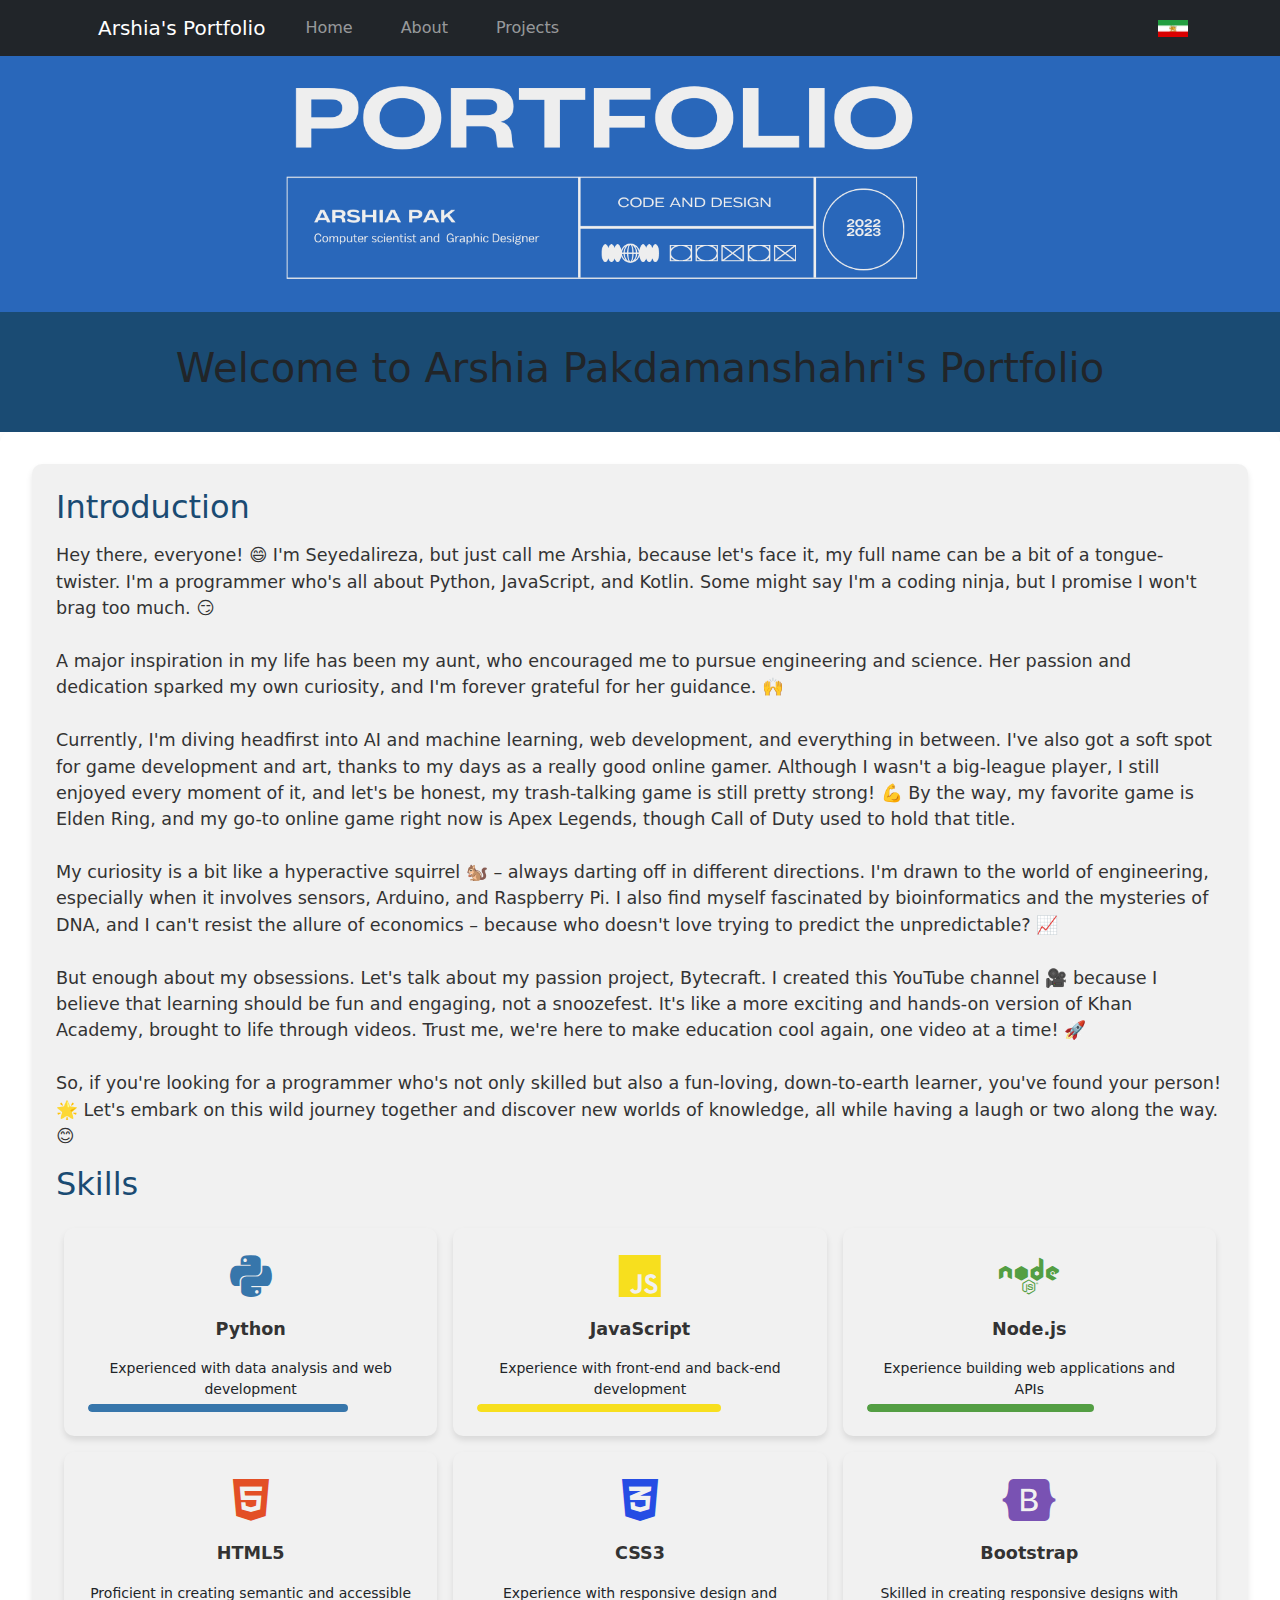
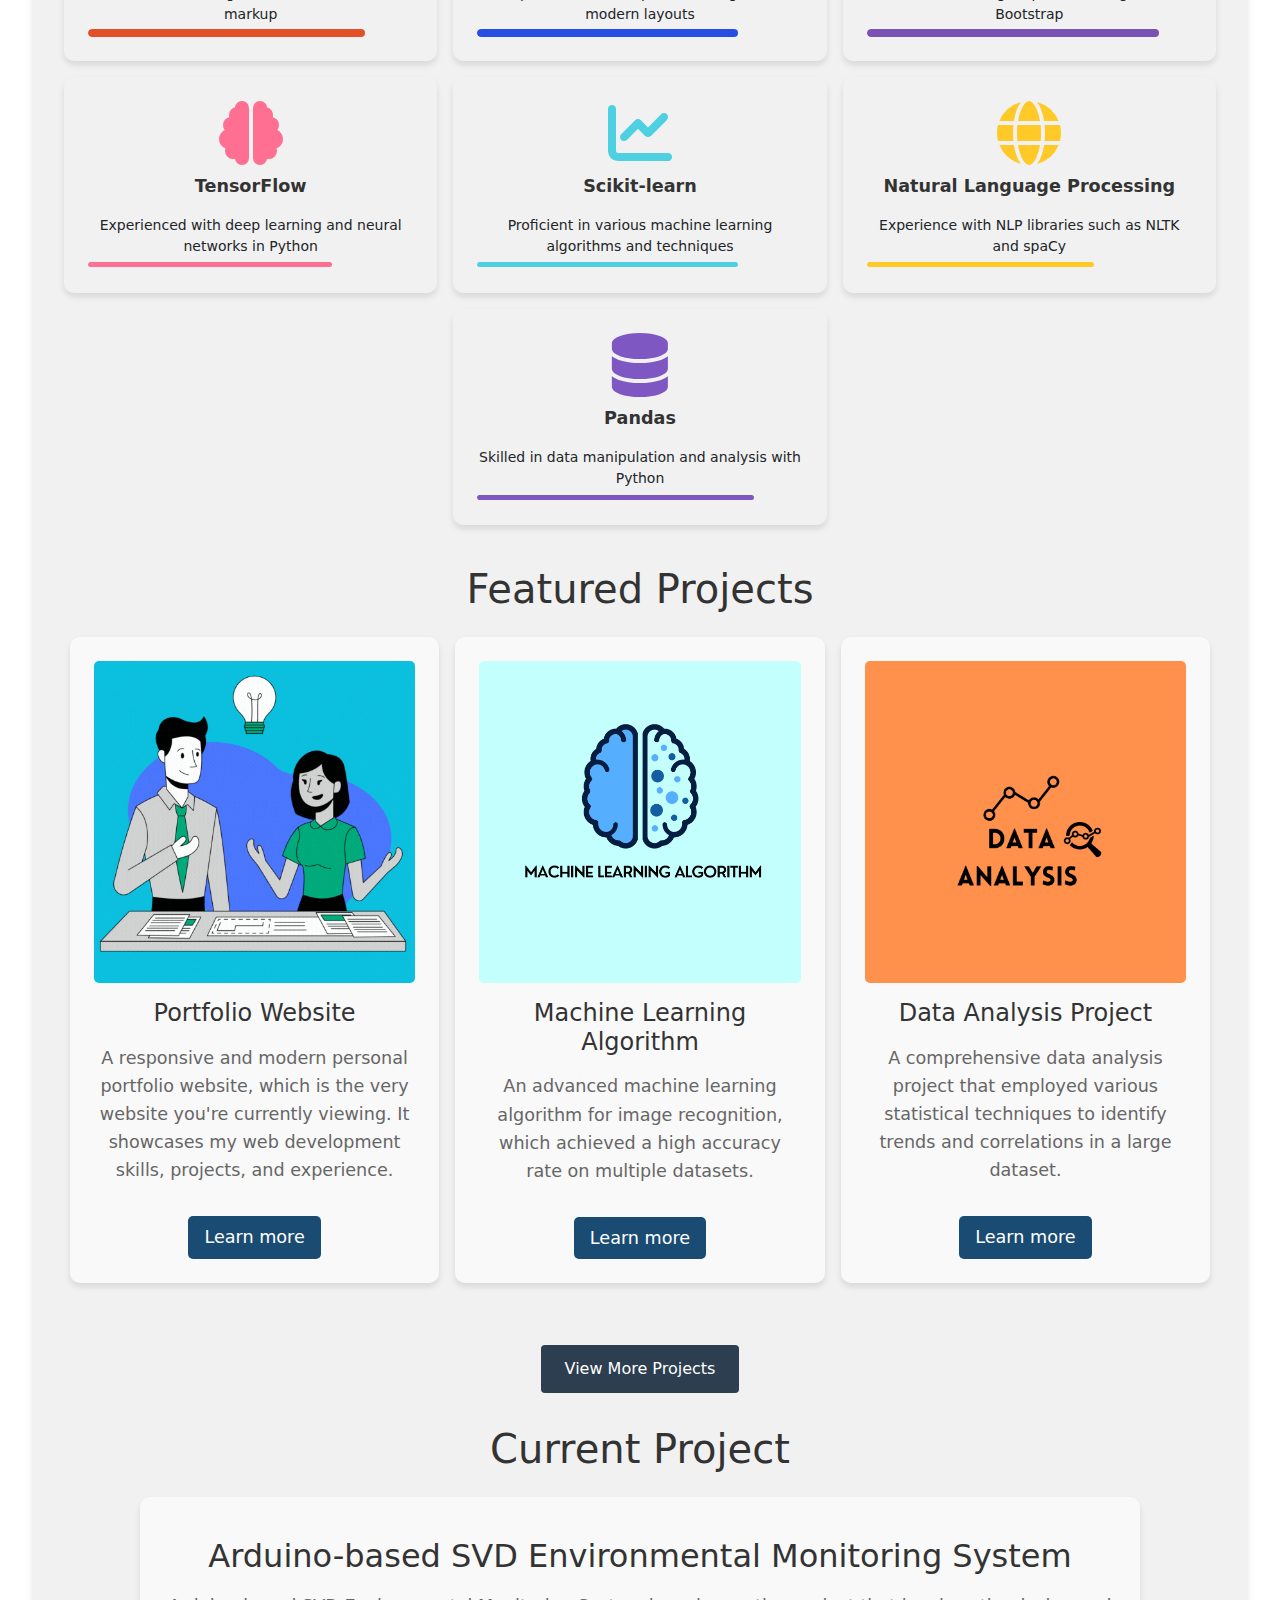
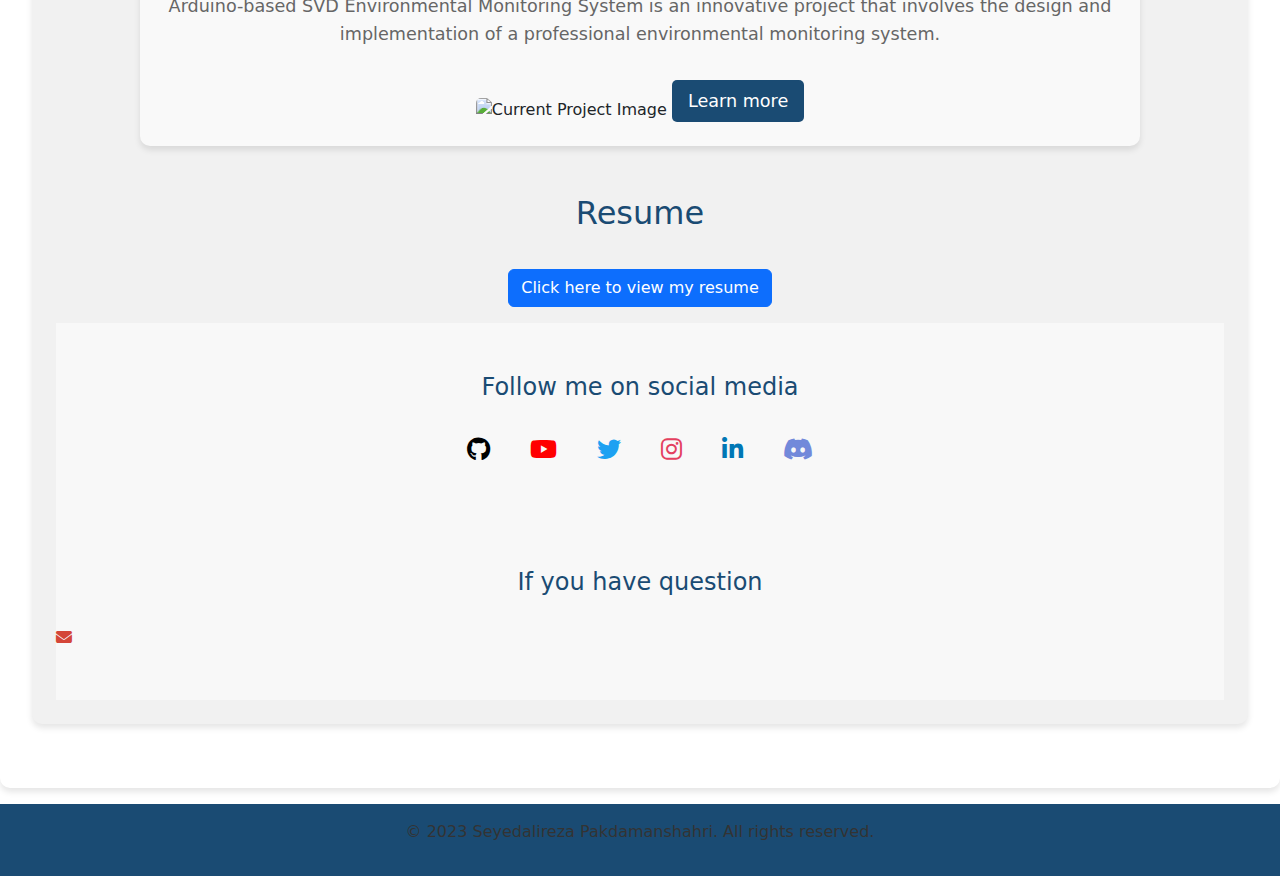
==== index.html @ 6b57c370 "Update index.html" ====
<!DOCTYPE html>
<html lang="en">
<head>
    
    <meta charset="UTF-8">
    <meta name="viewport" content="width=device-width, initial-scale=1.0">
    <title>Arshia Pakdamanshahri's Portfolio</title>
    <link rel="stylesheet" href="css/main.css">

    <script src="https://kit.fontawesome.com/your-fontawesome-kit-code.js" crossorigin="anonymous"></script>

    <link rel="icon" type="image/png" sizes="40x40" href="favicon-40x40.png">


    <link rel="stylesheet" href="https://cdnjs.cloudflare.com/ajax/libs/font-awesome/6.1.0/css/all.min.css">

    <script src="https://code.jquery.com/jquery-3.6.0.min.js"></script>


    <link href="https://cdn.jsdelivr.net/npm/bootstrap@5.1.3/dist/css/bootstrap.min.css" rel="stylesheet">

    <script src="https://cdn.jsdelivr.net/npm/bootstrap@5.1.3/dist/js/bootstrap.bundle.min.js"></script>

    <link href="https://fonts.googleapis.com/css2?family=Roboto:wght@300;400;500;700&display=swap" rel="stylesheet">

  
    <link rel="stylesheet" href="https://cdnjs.cloudflare.com/ajax/libs/font-awesome/6.0.0-beta3/css/all.min.css" integrity="sha384-KyZXEAg3QhqLMpG8r+Knujsl5/a7F0Ld4O06C9+U6fIW0zvH/fsWazweUjpDbJf5" crossorigin="anonymous">

    <script defer src="js/main.js"></script>
</head>
<body>
    
    <nav class="navbar navbar-expand-lg navbar-dark bg-dark">
        <div class="container">
            <a class="navbar-brand" href="#">Arshia's Portfolio</a>
            <button class="navbar-toggler" type="button" data-bs-toggle="collapse" data-bs-target="#navbarNav" aria-controls="navbarNav" aria-expanded="false" aria-label="Toggle navigation">
                <span class="navbar-toggler-icon"></span>
            </button>
            <div class="collapse navbar-collapse" id="navbarNav">
                <ul class="navbar-nav me-auto mb-2 mb-lg-0">
                    <li class="nav-item">
                        <a class="nav-link" href="index.html">Home</a>
                    </li>
                    <li class="nav-item">
                        <a class="nav-link" href="about.html">About</a>
                    </li>
                    <li class="nav-item">
                        <a class="nav-link" href="project.html">Projects</a>
                    </li>
                </ul>
                <ul class="navbar-nav ms-auto mb-2 mb-lg-0">
                    <li class="nav-item">
                        <img src="iran-flag.png" alt="Iranian Flag"  class="flag">
                    </li>
                </ul>
            </div>
        </div>
    </nav>
    


    <div class="header-image">
        <img src="css/cover-image.png" alt="Header Image">
    </div>
    <header>
        <h1>Welcome to Arshia Pakdamanshahri's Portfolio</h1>
    </header>
    <main>
        <section id="introduction">
            <h2>Introduction</h2>
            <p>
                Hey there, everyone! 😄 I'm Seyedalireza, but just call me Arshia, because let's face it, my full name can be a bit of a tongue-twister. I'm a programmer who's all about Python, JavaScript, and Kotlin. Some might say I'm a coding ninja, but I promise I won't brag too much. 😏<br><br>
        
                A major inspiration in my life has been my aunt, who encouraged me to pursue engineering and science. Her passion and dedication sparked my own curiosity, and I'm forever grateful for her guidance. 🙌<br><br>
        
                Currently, I'm diving headfirst into AI and machine learning, web development, and everything in between. I've also got a soft spot for game development and art, thanks to my days as a really good online gamer. Although I wasn't a big-league player, I still enjoyed every moment of it, and let's be honest, my trash-talking game is still pretty strong! 💪 By the way, my favorite game is Elden Ring, and my go-to online game right now is Apex Legends, though Call of Duty used to hold that title.<br><br>
        
                My curiosity is a bit like a hyperactive squirrel 🐿️ – always darting off in different directions. I'm drawn to the world of engineering, especially when it involves sensors, Arduino, and Raspberry Pi. I also find myself fascinated by bioinformatics and the mysteries of DNA, and I can't resist the allure of economics – because who doesn't love trying to predict the unpredictable? 📈<br><br>
        
                But enough about my obsessions. Let's talk about my passion project, Bytecraft. I created this YouTube channel 🎥 because I believe that learning should be fun and engaging, not a snoozefest. It's like a more exciting and hands-on version of Khan Academy, brought to life through videos. Trust me, we're here to make education cool again, one video at a time! 🚀<br><br>
        
                So, if you're looking for a programmer who's not only skilled but also a fun-loving, down-to-earth learner, you've found your person! 🌟 Let's embark on this wild journey together and discover new worlds of knowledge, all while having a laugh or two along the way. 😊
            </p>
            <section id="skills">
                <h2>Skills</h2>
                <div class="skills-container">
                    <div class="skill">
                        <i class="fab fa-python"></i>
                        <p>Python</p>
                        <span>Experienced with data analysis and web development</span>
                        <div class="progress-bar">
                            <div class="progress python" style="width: 80%;"></div>
                        </div>
                    </div>
                    <div class="skill">
                        <i class="fab fa-js"></i>
                        <p>JavaScript</p>
                        <span>Experience with front-end and back-end development</span>
                        <div class="progress-bar">
                            <div class="progress javascript" style="width: 75%;"></div>
                        </div>
                    </div>
                    <div class="skill">
                        <i class="fab fa-node"></i>
                        <p>Node.js</p>
                        <span>Experience building web applications and APIs</span>
                        <div class="progress-bar">
                            <div class="progress node" style="width: 70%;"></div>
                        </div>
                    </div>
                    <div class="skill">
                        <i class="fab fa-html5"></i>
                        <p>HTML5</p>
                        <span>Proficient in creating semantic and accessible markup</span>
                        <div class="progress-bar">
                            <div class="progress html5" style="width: 85%;"></div>
                        </div>
                    </div>
                    <div class="skill">
                        <i class="fab fa-css3-alt"></i>
                        <p>CSS3</p>
                        <span>Experience with responsive design and modern layouts</span>
                        <div class="progress-bar">
                            <div class="progress css3" style="width: 80%;"></div>
                        </div>
                    </div>
                    <div class="skill">
                        <i class="fab fa-bootstrap"></i>
                        <p>Bootstrap</p>
                        <span>Skilled in creating responsive designs with Bootstrap</span>
                        <div class="progress-bar">
                            <div class="progress bootstrap" style="width: 90%;"></div>
                        </div>
                    </div>
                    <div class="skill">
                        <i class="fas fa-brain"></i>
                        <p>TensorFlow</p>
                        <span>Experienced with deep learning and neural networks in Python</span>
                        <div class="progress-bar">
                            <div class="progress tensorflow" style="width: 75%;"></div>
                        </div>
                    </div>
                    <div class="skill">
                        <i class="fas fa-chart-line"></i>
                        <p>Scikit-learn</p>
                        <span>Proficient in various machine learning algorithms and techniques</span>
                        <div class="progress-bar">
                            <div class="progress scikit-learn" style="width: 80%;"></div>
                        </div>
                    </div>
                    <div class="skill">
                        <i class="fas fa-globe"></i>
                        <p>Natural Language Processing</p>
                        <span>Experience with NLP libraries such as NLTK and spaCy</span>
                        <div class="progress-bar">
                            <div class="progress nlp" style="width: 70%;"></div>
                        </div>
                    </div>
                    <div class="skill">
                        <i class="fas fa-database"></i>
                        <p>Pandas</p>
                        <span>Skilled in data manipulation and analysis with Python</span>
                        <div class="progress-bar">
                            <div class="progress pandas" style="width: 85%;"></div>
                        </div>
                    </div>
                </div>
            </section>
          
        
            <section id="featured-projects">
                <h2>Featured Projects</h2>
                <div class="projects-grid">
                  <div class="project-card">
                    <img src="image.gif"  alt="Portfolio Website">
                    <h3>Portfolio Website</h3>
                    <p>A responsive and modern personal portfolio website, which is the very website you're currently viewing. It showcases my web development skills, projects, and experience.</p>
                    <a href="project.html">Learn more</a>
                  </div>
                  <div class="project-card">
                    <img src="project-image-2.png" alt="Machine Learning Algorithm">
                    <h3>Machine Learning Algorithm</h3>
                    <p>An advanced machine learning algorithm for image recognition, which achieved a high accuracy rate on multiple datasets.</p>
                    <a href="project.html">Learn more</a>
                  </div>
                  <div class="project-card">
                    <img src="project-image-3.png" alt="Data Analysis Project">
                    <h3>Data Analysis Project</h3>
                    <p>A comprehensive data analysis project that employed various statistical techniques to identify trends and correlations in a large dataset.</p>
                    <a href="project.html">Learn more</a>
                  </div>
                </div>
                <div class="view-more-projects">
                    <a href="project.html" class="view-more-btn">View More Projects</a>
                  </div>
              </section>
              
        <section id="current-project">
            <h2>Current Project</h2>
            <div class="project">
                <!-- Add your current project details here -->
                <h3>Arduino-based SVD Environmental Monitoring System</h3>
                <p>Arduino-based SVD Environmental Monitoring System is an innovative project that involves the design and implementation of a professional environmental monitoring system.</p>
                <img src="image-project.jpeg" alt="Current Project Image">
                <a href="project.html">Learn more</a>
            </div>
        </section>
        
        <section id="resume">
            <h2>Resume</h2>
            <p>
                <button type="button" class="btn btn-primary" data-bs-toggle="modal" data-bs-target="#resumeModal">
                    Click here to view my resume
                </button>
            </p>
        </section>
        <section id="social-media">
            <h2>Follow me on social media</h2>
    <div class="social-icons">
        <a href="https://github.com/seyedalireza-pakdamanshahri"><i class="fab fa-github" style="color: black;"></i></a>
        <a href="https://www.youtube.com/@bytecraftgrp"><i class="fab fa-youtube" style="color: red;"></i></a>
        <a href="https://www.twitter.com/" target="_blank"><i class="fab fa-twitter" style="color: #1DA1F2;"></i></a>
        <a href="https://www.instagram.com/Arshia_paki" target="_blank"><i class="fab fa-instagram" style="color: #E4405F ;"></i></a>
        <a href="https://www.linkedin.com/in/arshia-pakdaman-07886324b/" target="_blank"><i class="fab fa-linkedin-in"  style="color: #0077B5;"></i></a>
        <a href="https://discord.gg/9tEFqBDJ" title="If you want to play some game with me"><i class="fab fa-discord" style="color: #7289DA;"></i></a>
    </div>
            </section>
            <section id="social-media">
            <h2> If you have question</h2>
       <div class="social-iocns">
         <a href="mailto:alirezapakdaman23@gmail.com" title="Contact me via email"><i class="fas fa-envelope" style="color: #D44638;"></i></a>
        </div>

</section>

            </div>
          </section>
    </main>
    <footer>
        <p>© 2023 Seyedalireza Pakdamanshahri. All rights reserved.</p>
    </footer>

    <!-- Resume Modal -->
    <div class="modal fade" id="resumeModal" tabindex="-1" aria-labelledby="resumeModalLabel" aria-hidden="true">
        <div class="modal-dialog">
            <div class="modal-content">
                <div class="modal-header">
                    <h5 class="modal-title" id="resumeModalLabel">Choose a Resume</h5>
                    <button type="button" class="btn-close" data-bs-dismiss="modal" aria-label="Close"></button>
                </div>
                <div class="modal-body">
                    <p>Would you like to view my technical resume or my regular resume?</p>
                </div>
                <div class="modal-footer">
                    <a href="technical_resume.pdf" target="_blank" class="btn-resume-option technical">Technical Resume</a>
                    <a href="Ali_Pakdamanshahri_Resume-2.pdf" target="_blank" class="btn-resume-option regular">Regular Resume</a>
                </div>
                
            </div>
        </div>
    </div>
</body>
</html>
---- css/main.css ----
html, body { 
  height: 100%;
  margin: 0;
  padding: 0;
}
body {
  font-family: Arial, sans-serif;
  line-height: 1.6;
  background-color: #1A4B73;
  min-height: 100%;
}
.social-icons {
    display: flex;
    justify-content: center;
    align-items: center;
    gap: 20px;
    margin-top: 20px;
    font-size: 24px;
}

.social-icons a {
    text-decoration: none;
    transition: transform 0.3s ease;
}

.social-icons a:hover {
    transform: translateY(-5px);
}

.view-more-projects {
  text-align: center;
  margin-top: 2rem;
}
#resume {
text-align: center;
}
.btn-resume {
display: inline-block;
background-color: #2c3e50;
color: #fff;
padding: 12px 24px;
text-decoration: none;
font-size: 16px;
border-radius: 4px;
transition: background-color 0.3s;
cursor: pointer;
}
.btn-resume:hover {
background-color: #34495e;
}
/* Resume modal */
.modal-content {
border-radius: 10px;
}
.modal-header {
border-bottom: 1px solid #dee2e6;
}
.modal-footer {
border-top: 1px solid #dee2e6;
justify-content: center;
}
/* Resume options */
.btn-resume-option {
display: inline-block;
padding: 12px 24px;
text-decoration: none;
font-size: 16px;
border-radius: 4px;
margin: 0 10px;
transition: background-color 0.3s;
}
.btn-resume-option.technical {
background-color: #007bff; 
color: #fff;
}
.btn-resume-option.technical:hover {
background-color: #0069d9; 
}
.btn-resume-option.regular {
background-color: #f1c40f;
color: #222;
}
.btn-resume-option.regular:hover {
background-color: #f39c12;
}
.view-more-btn {
  display: inline-block;
  background-color: #2c3e50;
  color: #fff;
  padding: 12px 24px;
  text-decoration: none;
  font-size: 16px;
  border-radius: 4px;
  transition: background-color 0.3s;
}
.view-more-btn:hover {
  background-color: #34495e;
}
.container {
  max-width: 1200px;
  margin: 0 auto;
  padding: 0 1rem;
}
nav {
  display: flex;
  justify-content: center;
  background-color: #333;
  padding: 1rem 0;
}
@media screen and (max-width: 768px) {
  nav .nav-item:last-child img {
    margin-right: 20px;
    margin-left: 15px;
    width: 30px;
  }
}
.flag {
  margin-left: 20px;
  margin-right: 10px;
  width: 30px;
}
nav a {
  color: white;
  text-decoration: none;
  margin: 0 1rem;
}
nav a:hover {
  text-decoration: underline;
}
header {
  position: relative;
  text-align: center;
  padding: 2rem 0;
  background-color: #1A4B73;
}
.header-image img {
  width: 100%;
  height: 100%;
  object-fit: cover;
}
header img {
  position: absolute;
  top: 0;
  left: 0;
  width: 100%;
  height: auto;
  z-index: -1;
}
h1, h2 {
  margin-bottom: 0.5rem;
  color: #333;
}
p {
  margin-bottom: 1rem;
  color: #333;
}
main {
  background-color: white;
  border-radius: 10px;
  box-shadow: 0 4px 6px rgba(0, 0, 0, 0.1);
  min-height: calc(100% - 151px);
  box-sizing: border-box;
  padding: 2rem;
  margin-bottom: 1rem;
}
.project {
  display: flex;
  flex-direction: column;
  margin-bottom: 1rem;
}
.project img {
  width: 100%;
  height: auto;
  border-radius: 5px;
}
.project h3 {
  margin-top: 1rem;
}
/* Introduction styles */
#introduction {
  background-color: #f1f1f1;
  border-radius: 10px;
  box-shadow: 0 4px 6px rgba(0, 0, 0, 0.1);
  padding: 1.5rem;
  margin-bottom: 2rem;
}
#introduction h2 {
  color: #1A4B73;
  margin-bottom: 1rem;
}
#introduction p {
  color: #333;
  font-size: 1.1rem;
}
/* Footer styles */
footer {
  background-color: #1A4B73;
  color: white;
  text-align: center;
  padding: 1rem 0;
  width: 100%;
}
/* Skills Section */
#skills {
margin-bottom: 2rem;
}
.skills-container {
display: flex;
flex-wrap: wrap;
justify-content: space-around;
}
.skill {
background-color: #f1f1f1;
border-radius: 10px;
box-shadow: 0 4px 6px rgba(0, 0, 0, 0.1);
padding: 1.5rem;
margin: 0.5rem;
text-align: center;
transition: all 0.3s ease;
width: calc(33.33% - 1rem);
}
.skill:hover {
transform: translateY(-10px);
box-shadow: 0 8px 12px rgba(0, 0, 0, 0.2);
}
.skill i {
font-size: 3rem;
color: #1A4B73;
margin-bottom: 1rem;
}
.skill p {
color: #333;
font-weight: bold;
}
@media screen and (max-width: 768px) {
.skill {
  width: calc(50% - 1rem);
}
}
@media screen and (max-width: 480px) {
.skill {
  width: 100%;
}
}
.skill .fa-python {
color: #3776AB;
}
.skill .fa-js {
color: #F7DF1E;
}
.skill .fa-node {
color: #539E43;
}
.skill .fa-html5 {
color: #E34F26;
}
.skill .fa-css3-alt {
color: #264DE4;
}
.skill .fa-bootstrap {
color: #7952B3;
}
.skill span {
display: block;
font-size: 14px;
margin-top: 4px;
}
#featured-projects {
margin-bottom: 2rem;
text-align: center;
}
#featured-projects h2 {
font-size: 2.5rem;
margin-bottom: 1.5rem;
color: #333;
}
.projects-grid {
display: flex;
flex-wrap: wrap;
justify-content: center;
gap: 16px;
}
.project-card {
flex-basis: calc(33% - 16px);
margin-bottom: 16px;
box-sizing: border-box;
}
@media screen and (max-width: 767px) {
.project-card {
  flex-basis: calc(50% - 16px);
}
}
@media screen and (max-width: 480px) {
.project-card {
  flex-basis: 100%;
}
}
#featured-projects .projects-grid {
display: flex;
flex-wrap: wrap;
justify-content: center;
gap: 1rem;
}
#projects {
  display: flex;
  flex-wrap: wrap;
  justify-content: space-between;
}
.project-card {
  width: 30%;
  margin-bottom: 30px;
  padding: 20px;
  box-shadow: 0 0 10px rgba(0, 0, 0, 0.2);
  background-color: #fff;
}
.project-card h2 {
  margin-top: 0;
}
.project-card p {
  line-height: 1.5;
}
.btn {
  display: inline-block;
  margin-top: 20px;
  padding: 10px 20px;
  border-radius: 4px;
  background-color: #4caf50;
  color: #fff;
  text-decoration: none;
  font-weight: bold;
}
.btn:hover {
  background-color: #3e8e41;
}
#featured-projects .project-card {
background-color: #f9f9f9;
border-radius: 10px;
box-shadow: 0 4px 6px rgba(0, 0, 0, 0.1);
padding: 1.5rem;
width: calc(33.333% - 1rem);
transition: transform 0.3s ease-in-out, box-shadow 0.3s ease-in-out;
}
#featured-projects .project-card:hover {
transform: translateY(-10px);
box-shadow: 0 8px 12px rgba(0, 0, 0, 0.2);
}
#featured-projects .project-card h3 {
font-size: 1.5rem;
margin-bottom: 1rem;
color: #333;
}
#featured-projects .project-card p {
font-size: 1.1rem;
line-height: 1.6;
color: #666;
}
#featured-projects .project-card img {
width: 100%;
height: auto;
border-radius: 5px;
margin-bottom: 1rem;
}
#featured-projects .project-card a {
display: inline-block;
margin-top: 1rem;
padding: 0.5rem 1rem;
border-radius: 5px;
font-size: 1.1rem;
background-color: #1A4B73;
color: #fff;
text-decoration: none;
transition: background-color 0.3s ease-in-out;
}
#featured-projects .project-card a:hover {
background-color: #2A628F;
}
.progress-bar {
background-color: #e0e0e0;
border-radius: 4px;
height: 8px;
margin-top: 4px;
overflow: hidden;
width: 100%;
}
.progress {
height: 100%;
}
.progress.python {
background-color: #3776AB;
}
.progress.javascript {
background-color: #F7DF1E;
}
.progress.node {
background-color: #539E43;
}
.progress.html5 {
background-color: #E34F26;
}
.progress.css3 {
background-color: #264DE4;
}
.progress.bootstrap {
background-color: #7952B3;
}
#social-media {
padding: 50px 0;
background-color: #f8f8f8;
}
#current-project {
margin-bottom: 2rem;
text-align: center;
}
#current-project h2 {
font-size: 2.5rem;
margin-bottom: 1.5rem;
color: #333;
}
#current-project .project {
background-color: #f9f9f9;
border-radius: 10px;
box-shadow: 0 4px 6px rgba(0, 0, 0, 0.1);
padding: 1.5rem;
margin-bottom: 1rem;
display: inline-block;
width: 90%;
max-width: 1000px;
transition: transform 0.3s ease-in-out, box-shadow 0.3s ease-in-out;
}
#current-project .project:hover {
transform: translateY(-10px);
box-shadow: 0 8px 12px rgba(0, 0, 0, 0.2);
}
#current-project .project h3 {
font-size: 2rem;
margin-bottom: 1rem;
color: #333;
}
#current-project .project p {
font-size: 1.1rem;
line-height: 1.6;
color: #666;
}
#current-project .project img {
width: 100%;
height: auto;
border-radius: 5px;
margin-top: 1rem;
}
#current-project .project a {
display: inline-block;
margin-top: 1rem;
padding: 0.5rem 1rem;
border-radius: 5px;
font-size: 1.1rem;
background-color: #1A4B73;
color: #fff;
text-decoration: none;
transition: background-color 0.3s ease-in-out;
}
/* Contact Section */
#contact {
  background-color: #f9f9f9;
  padding: 50px 0;
}
#contact .container {
  max-width: 960px;
  margin: 0 auto;
  text-align: center;
}
#contact h2 {
  font-size: 32px;
  margin-bottom: 20px;
  color: #333;
}
#contact p {
  font-size: 18px;
  margin-bottom: 30px;
  color: #666;
}
.email-link {
  color: #007bff;
  font-size: 18px;
  text-decoration: none;
}
.email-link:hover {
  color: #0056b3;
  text-decoration: underline;
}
.social-icons {
  display: inline-block;
}
.social-icon {
  display: inline-block;
  margin: 0 10px;
  font-size: 24px;
  color: #333;
  text-decoration: none;
}
.social-icon:hover {
  color: #007bff;
}
.fab {
  font-family: "Font Awesome 5 Brands";
}
#current-project .project a:hover {
background-color: #2A628F;
}
#social-media h2 {
font-size: 24px;
margin-bottom: 30px;
text-align: center;
}
.social-icons {
display: flex;
justify-content: center;
}
.social-icons a {
margin-right: 20px;
}
.social-icons a:last-child {
margin-right: 0;
}
.social-icons i {
font-size: 24px;
color: #666;
transition: all 0.3s ease;
}
.social-icons i:hover {
color: #4078c0;
}
.social-media-container .fab.fa-github {
background-color: #24292E;
color: white;
}
.social-media-container .fab.fa-linkedin-in {
background-color: #0A66C2;
color: white;
}
.social-media-container .fab.fa-twitter {
background-color: #1DA1F2;
color: white;
}
.social-media-container .fab.fa-youtube {
background-color: #FF0000;
color: white;
}
.fas.fa-brain {
font-size: 4rem;
color: #FF6F91;
margin-bottom: 0.5rem;
}
.fas.fa-chart-line {
font-size: 4rem;
color: #4DD0E1;
margin-bottom: 0.5rem;
}
.fas.fa-globe {
font-size: 4rem;
color: #FFCA28;
margin-bottom: 0.5rem;
}
.fas.fa-database {
font-size: 4rem;
color: #7E57C2;
margin-bottom: 0.5rem;
}
.progress.tensorflow {
background-color: #FF6F91;
height: 5px;
}
.progress.scikit-learn {
background-color: #4DD0E1;
height: 5px;
}
.progress.nlp {
background-color: #FFCA28;
height: 5px;
}
.progress.pandas {
background-color: #7E57C2;
height: 5px;
}
@media screen and (max-width: 768px) {
.skill {
width: calc(50% - 1rem);
}
}
@media screen and (max-width: 480px) {
.skill {
width: 100%;
}
}
.utterances {
max-width: 100%;
margin-top: 50px;
}
.utterances-frame {
width: 100%;
border: none;
background-color: #f6f8fa;
border-radius: 5px;
box-shadow: 0px 0px 10px 0px rgba(0, 0, 0, 0.1);
}
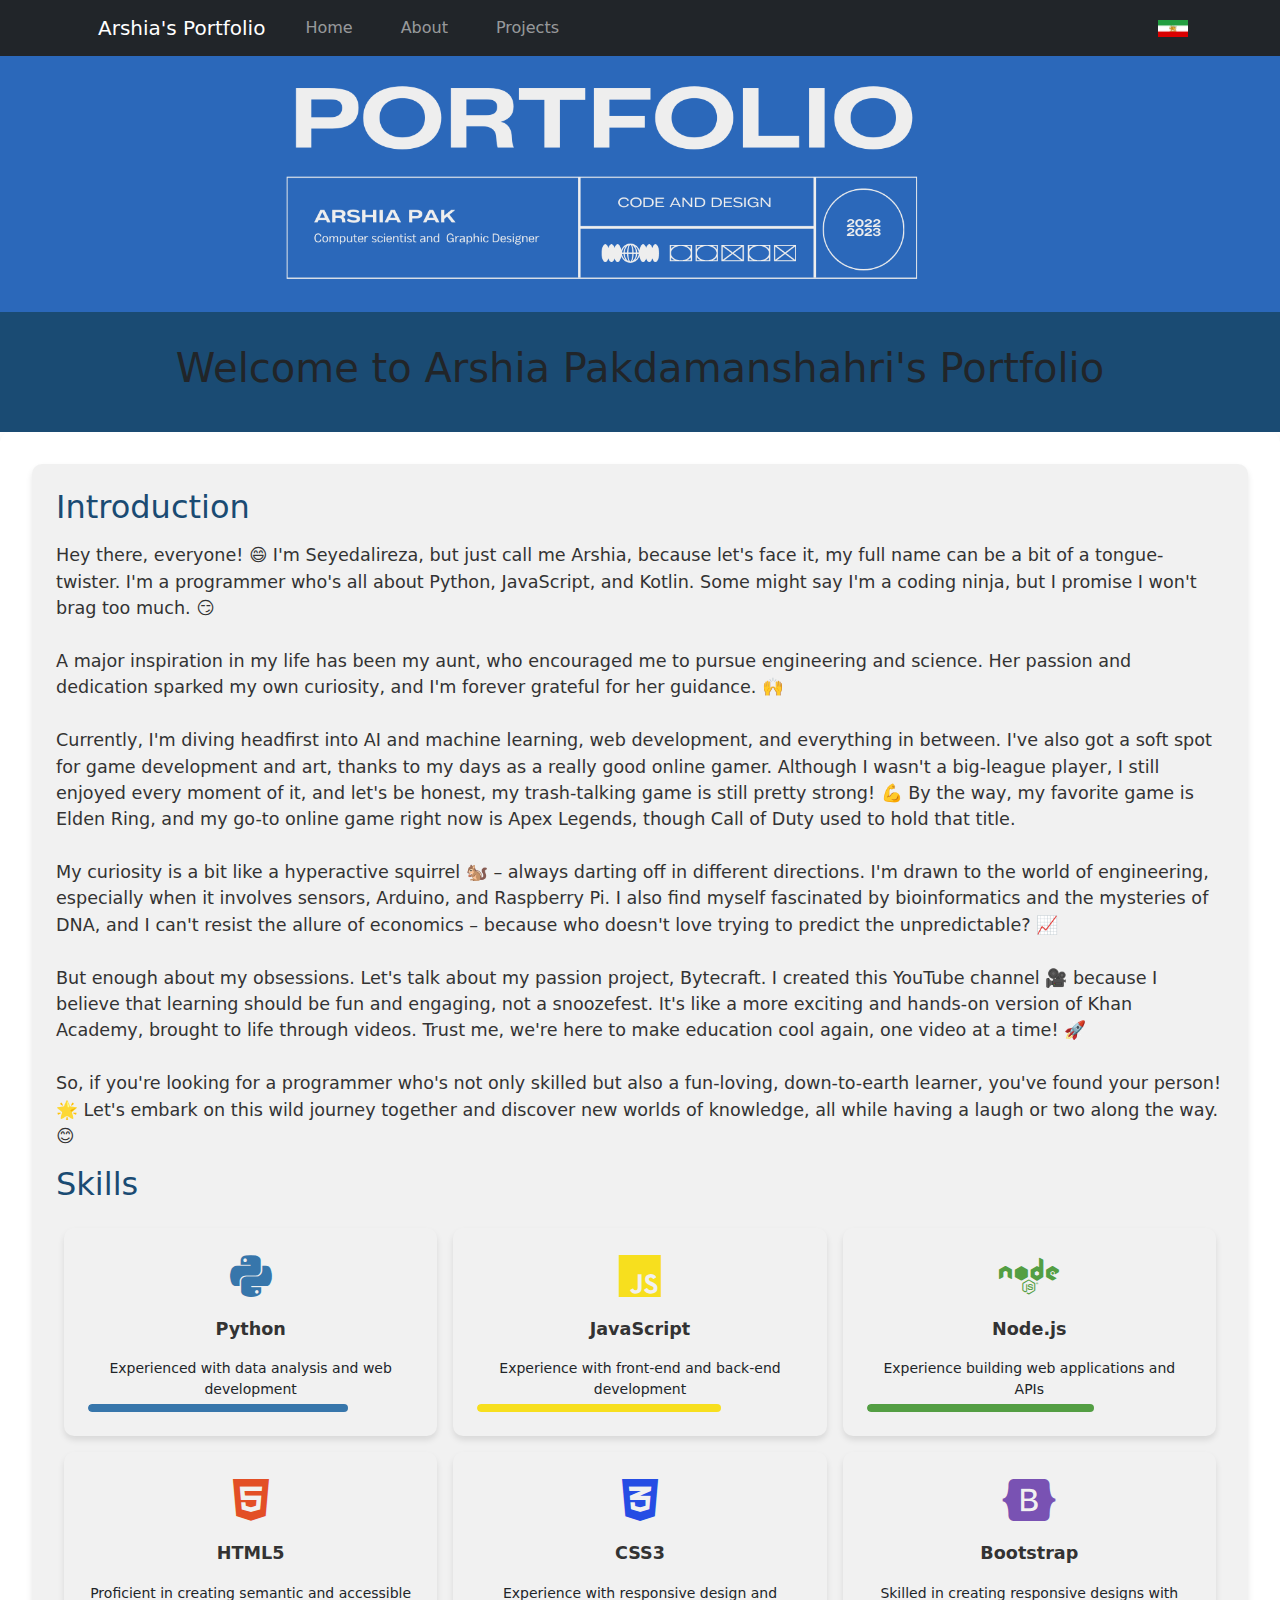
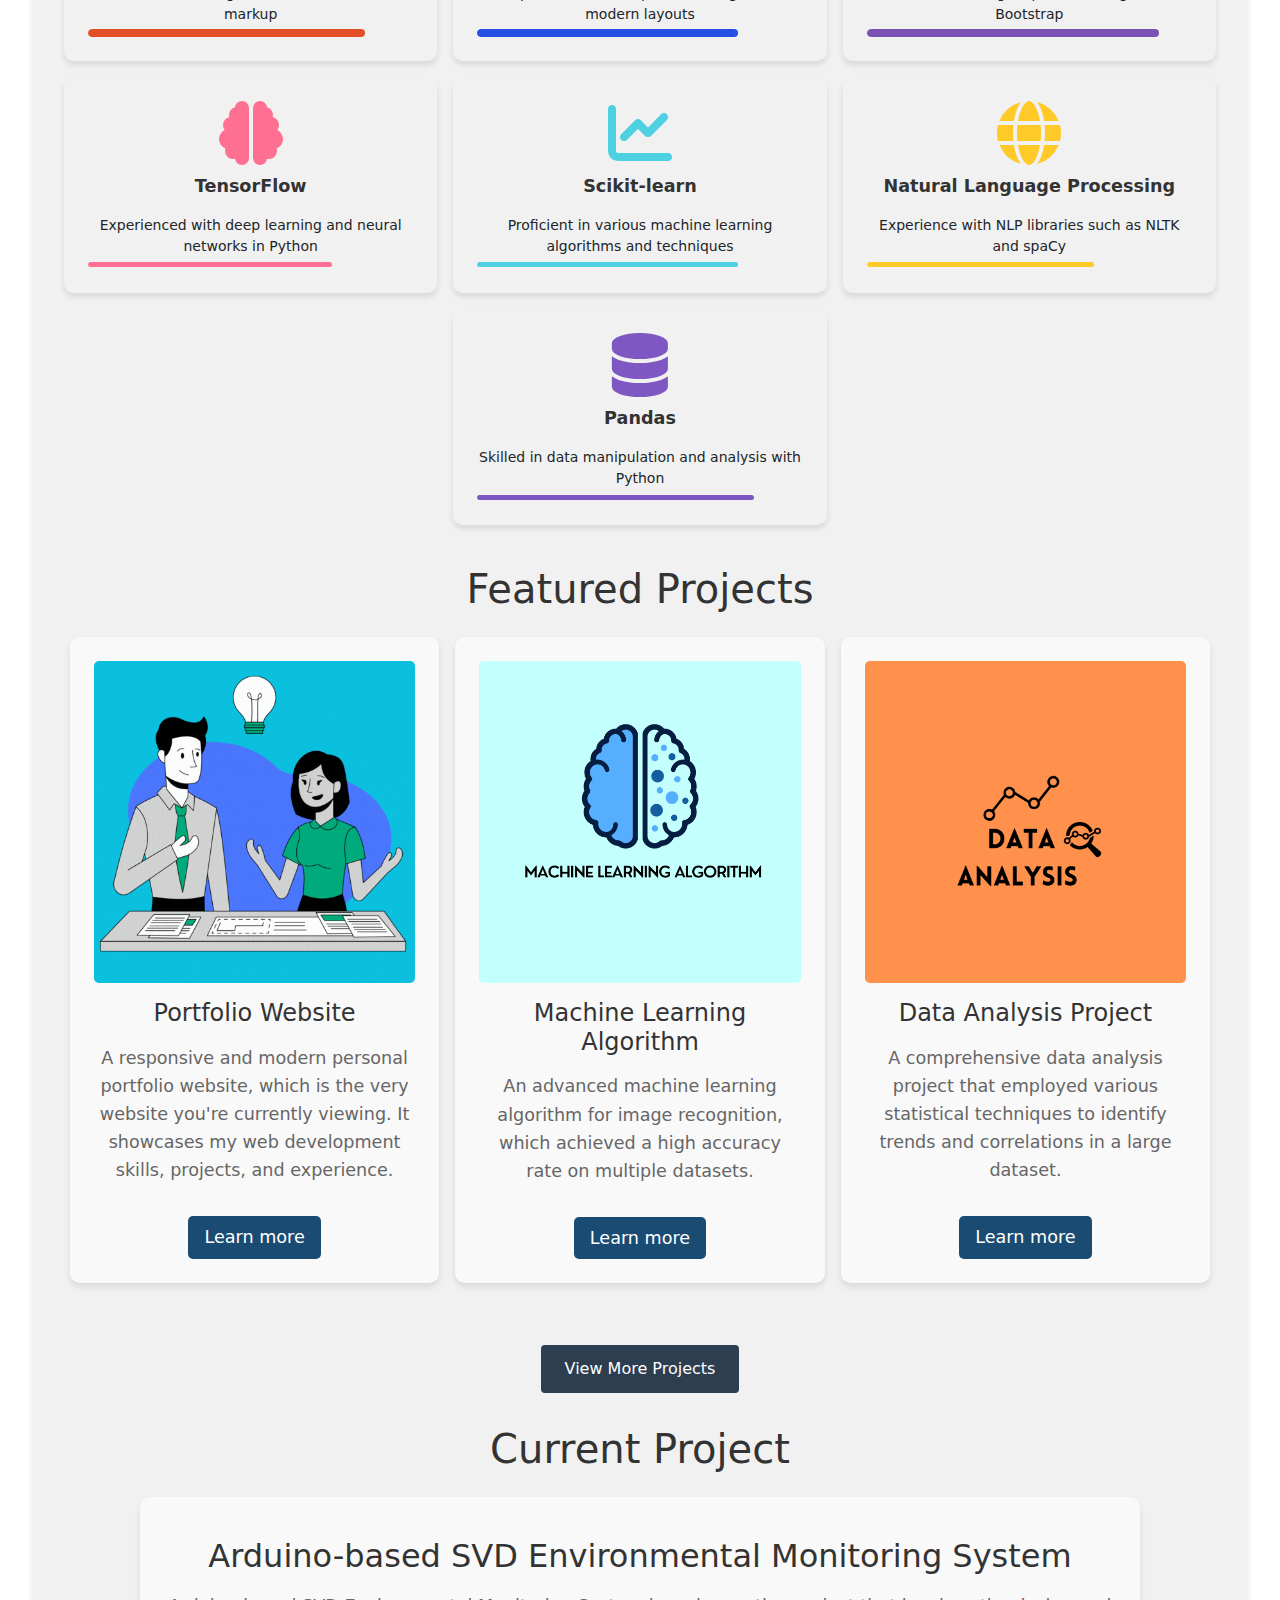
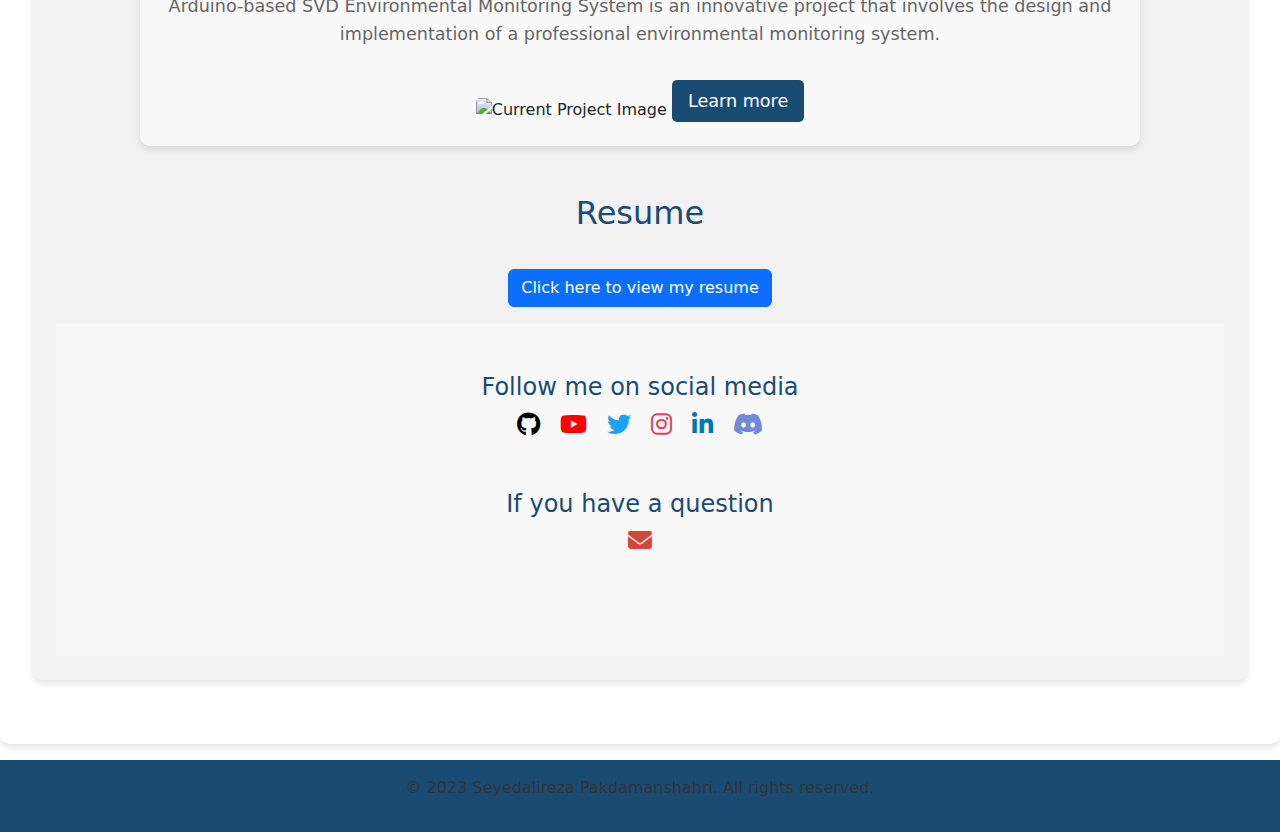
==== commit ea410cc6: "Update index.html" ====
--- a/index.html
+++ b/index.html
@@ -216,20 +216,21 @@
         </section>
         <section id="social-media">
             <h2>Follow me on social media</h2>
+   <div class="social-icons">
+    <a href="https://github.com/seyedalireza-pakdamanshahri"><i class="fab fa-github" style="color: black;"></i></a>
+    <a href="https://www.youtube.com/@bytecraftgrp"><i class="fab fa-youtube" style="color: red;"></i></a>
+    <a href="https://www.twitter.com/" target="_blank"><i class="fab fa-twitter" style="color: #1DA1F2;"></i></a>
+    <a href="https://www.instagram.com/Arshia_paki" target="_blank"><i class="fab fa-instagram" style="color: #E4405F;"></i></a>
+    <a href="https://www.linkedin.com/in/arshia-pakdamanshahri-07886324b" target="_blank"><i class="fab fa-linkedin-in" style="color: #0077B5;"></i></a>
+    <a href="https://discord.gg/9tEFqBDJ" title="If you want to play some game with me"><i class="fab fa-discord" style="color: #7289DA;"></i></a>
+    </div>
+    <section id="social-media" class="question-section">
+    <h2>If you have a question</h2>
     <div class="social-icons">
-        <a href="https://github.com/seyedalireza-pakdamanshahri"><i class="fab fa-github" style="color: black;"></i></a>
-        <a href="https://www.youtube.com/@bytecraftgrp"><i class="fab fa-youtube" style="color: red;"></i></a>
-        <a href="https://www.twitter.com/" target="_blank"><i class="fab fa-twitter" style="color: #1DA1F2;"></i></a>
-        <a href="https://www.instagram.com/Arshia_paki" target="_blank"><i class="fab fa-instagram" style="color: #E4405F ;"></i></a>
-        <a href="https://www.linkedin.com/in/arshia-pakdaman-07886324b/" target="_blank"><i class="fab fa-linkedin-in"  style="color: #0077B5;"></i></a>
-        <a href="https://discord.gg/9tEFqBDJ" title="If you want to play some game with me"><i class="fab fa-discord" style="color: #7289DA;"></i></a>
-    </div>
-            </section>
-            <section id="social-media">
-            <h2> If you have question</h2>
-       <div class="social-iocns">
-         <a href="mailto:alirezapakdaman23@gmail.com" title="Contact me via email"><i class="fas fa-envelope" style="color: #D44638;"></i></a>
-        </div>
+        <a href="mailto:alirezapakdaman23@gmail.com" title="Contact me via email"><i class="fas fa-envelope" style="color: #D44638;"></i></a>
+    </div>
+</section>
+
 
 </section>
 
@@ -240,7 +241,7 @@
         <p>© 2023 Seyedalireza Pakdamanshahri. All rights reserved.</p>
     </footer>
 
-    <!-- Resume Modal -->
+   
     <div class="modal fade" id="resumeModal" tabindex="-1" aria-labelledby="resumeModalLabel" aria-hidden="true">
         <div class="modal-dialog">
             <div class="modal-content">
--- a/css/main.css
+++ b/css/main.css
@@ -9,23 +9,7 @@
   background-color: #1A4B73;
   min-height: 100%;
 }
-.social-icons {
-    display: flex;
-    justify-content: center;
-    align-items: center;
-    gap: 20px;
-    margin-top: 20px;
-    font-size: 24px;
-}
 
-.social-icons a {
-    text-decoration: none;
-    transition: transform 0.3s ease;
-}
-
-.social-icons a:hover {
-    transform: translateY(-5px);
-}
 
 .view-more-projects {
   text-align: center;
@@ -508,7 +492,7 @@
 }
 #social-media h2 {
 font-size: 24px;
-margin-bottom: 30px;
+margin-bottom: 10px;
 text-align: center;
 }
 .social-icons {
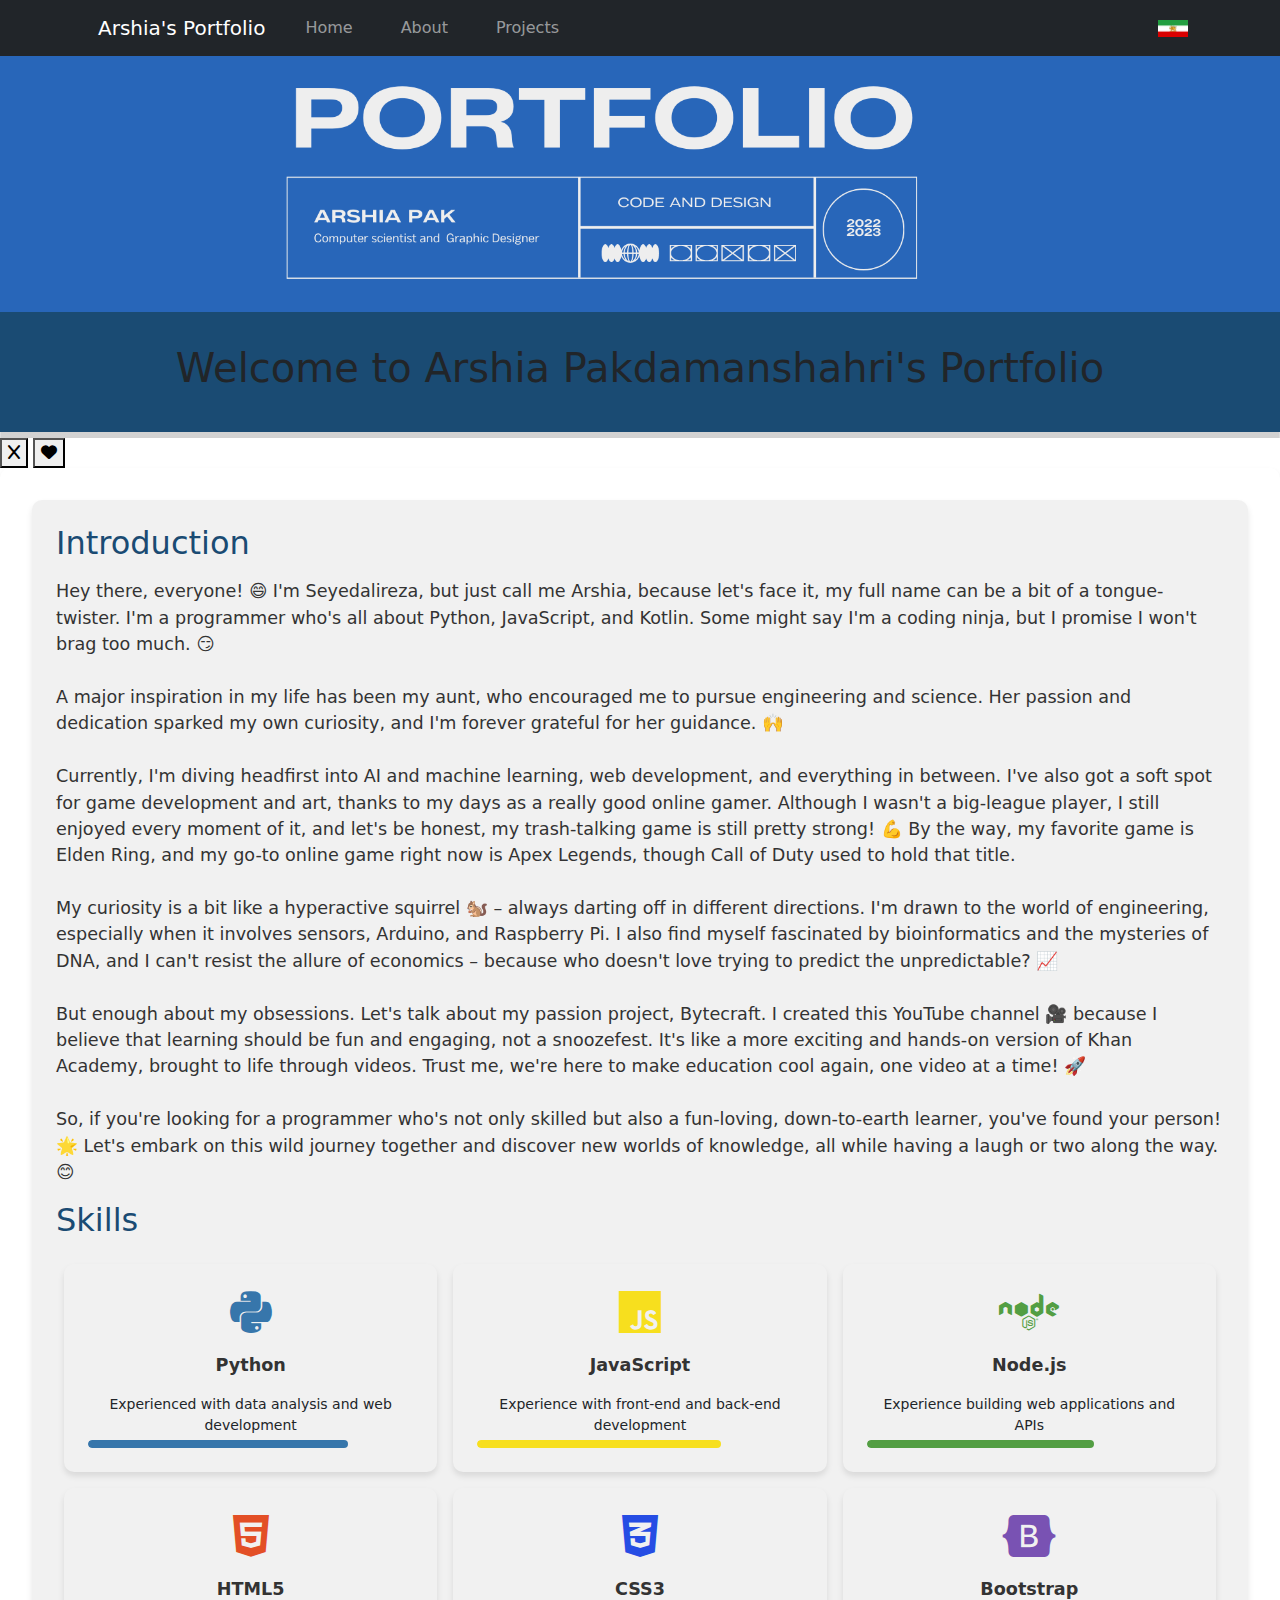
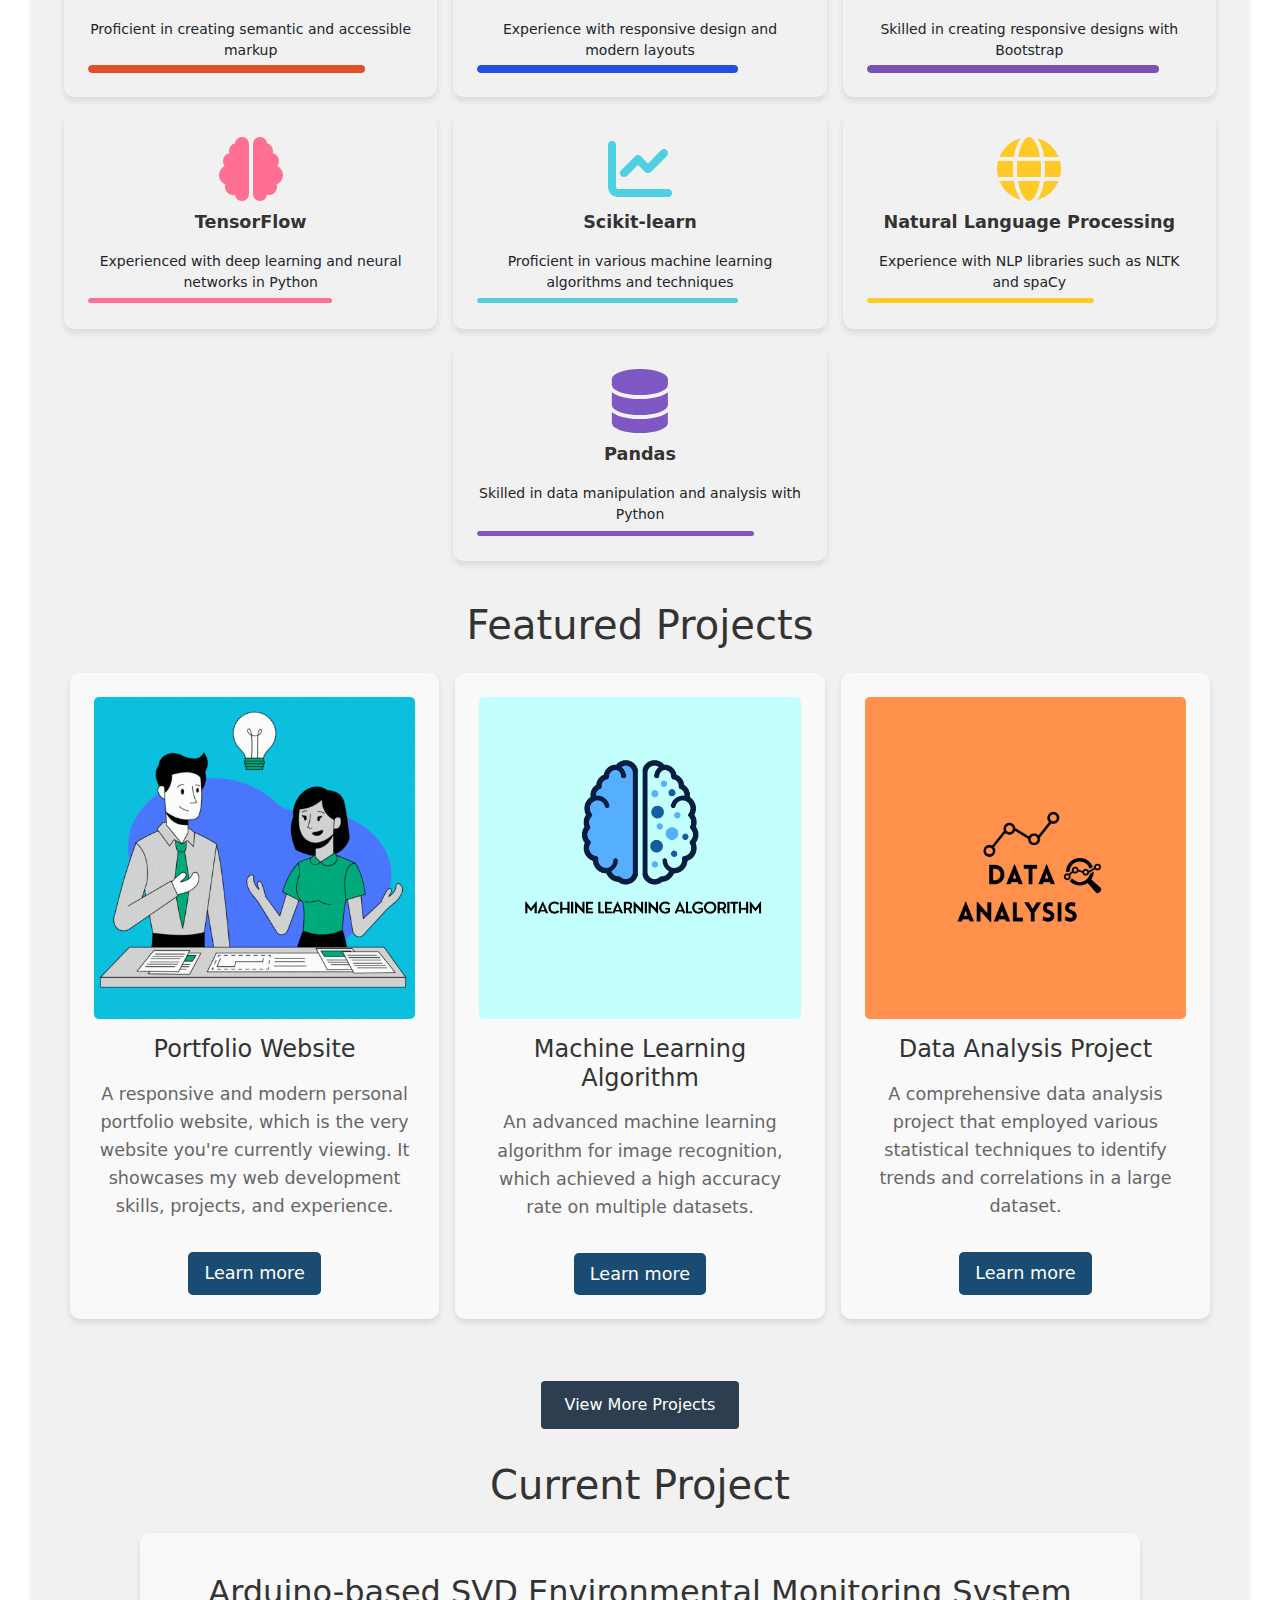
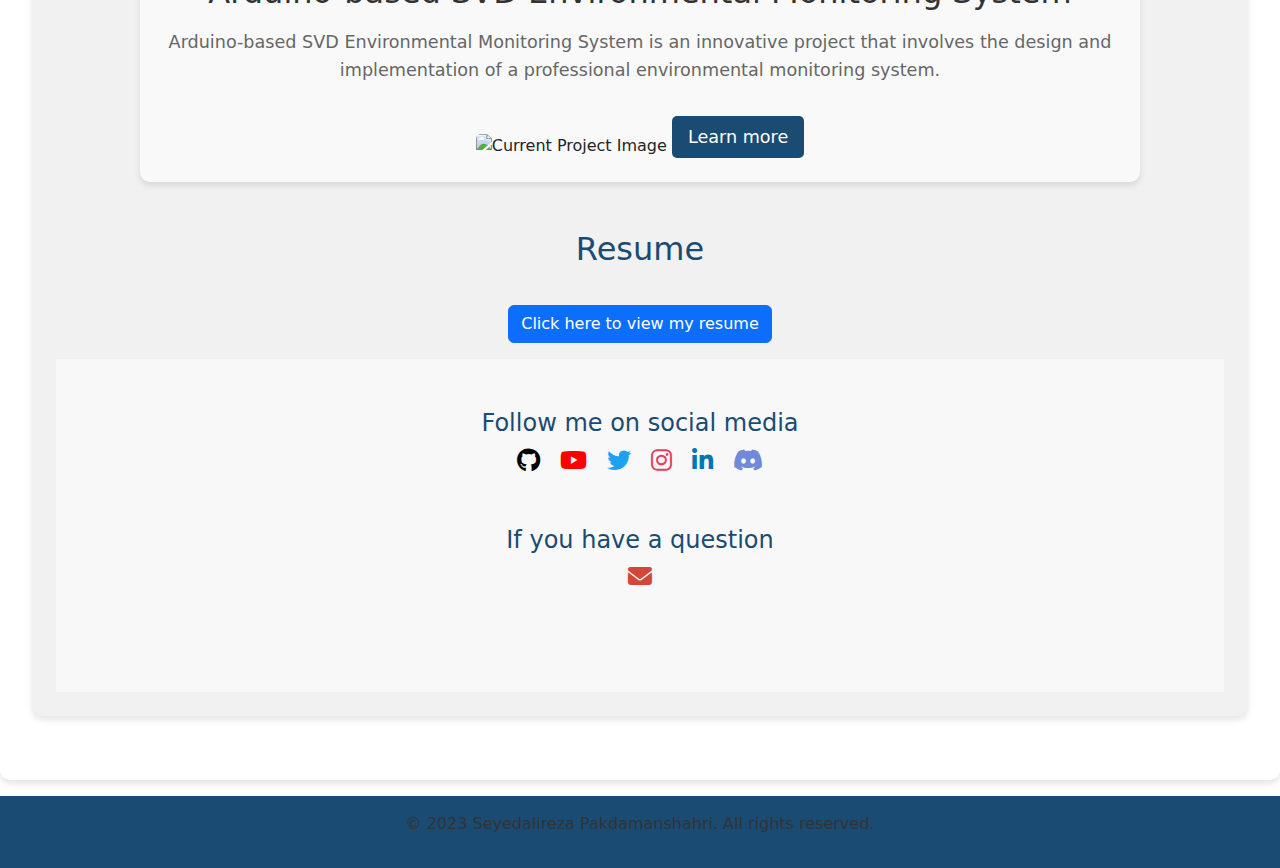
==== commit e3f51420: "Update index.html" ====
--- a/index.html
+++ b/index.html
@@ -7,7 +7,7 @@
     <title>Arshia Pakdamanshahri's Portfolio</title>
     <link rel="stylesheet" href="css/main.css">
 
-    <script src="https://kit.fontawesome.com/your-fontawesome-kit-code.js" crossorigin="anonymous"></script>
+    <script src="https://kit.fontawesome.com/110738bd32.js" crossorigin="anonymous"></script>
 
     <link rel="icon" type="image/png" sizes="40x40" href="favicon-40x40.png">
 
@@ -65,6 +65,99 @@
     <header>
         <h1>Welcome to Arshia Pakdamanshahri's Portfolio</h1>
     </header>
+    <section id="cards" class="custom">
+        <div class="card-swiper">
+            <div class="card-groups">
+              <div class="card-group" data-index="0" data-status="active">
+                <div class="little-card card">
+          
+                </div>
+                <div class="big-card card">
+          
+                </div>
+                <div class="little-card card">
+          
+                </div>
+                <div class="big-card card">
+          
+                </div>
+                <div class="little-card card">
+          
+                </div>
+                <div class="big-card card">
+          
+                </div>
+                <div class="little-card card">
+          
+                </div>
+                <div class="big-card card">
+          
+                </div>
+              </div>
+              <div class="card-group" data-index="1" data-status="unknown">
+                <div class="little-card card">
+          
+                </div>
+                <div class="big-card card">
+          
+                </div>
+                <div class="little-card card">
+          
+                </div>
+                <div class="big-card card">
+          
+                </div>
+                <div class="little-card card">
+          
+                </div>
+                <div class="big-card card">
+          
+                </div>
+                <div class="little-card card">
+          
+                </div>
+                <div class="big-card card">
+          
+                </div>
+              </div>
+              <div class="card-group" data-index="2" data-status="unknown">
+                <div class="little-card card">
+          
+                </div>
+                <div class="big-card card">
+          
+                </div>
+                <div class="little-card card">
+          
+                </div>
+                <div class="big-card card">
+          
+                </div>
+                <div class="little-card card">
+          
+                </div>
+                <div class="big-card card">
+          
+                </div>
+                <div class="little-card card">
+          
+                </div>
+                <div class="big-card card">
+          
+                </div>
+              </div>
+            </div>
+            <div class="card-swiper-buttons">
+              <button id="hate-button" onclick="handleHateClick()">
+                <i class="fa-solid fa-x"></i>
+              </button>
+              <button id="love-button" onclick="handleLoveClick()">
+                <i class="fa-solid fa-heart"></i>
+              </button>
+            </div>
+          </div>
+          
+        </section>
     <main>
         <section id="introduction">
             <h2>Introduction</h2>
@@ -221,7 +314,7 @@
     <a href="https://www.youtube.com/@bytecraftgrp"><i class="fab fa-youtube" style="color: red;"></i></a>
     <a href="https://www.twitter.com/" target="_blank"><i class="fab fa-twitter" style="color: #1DA1F2;"></i></a>
     <a href="https://www.instagram.com/Arshia_paki" target="_blank"><i class="fab fa-instagram" style="color: #E4405F;"></i></a>
-    <a href="https://www.linkedin.com/in/arshia-pakdamanshahri-07886324b" target="_blank"><i class="fab fa-linkedin-in" style="color: #0077B5;"></i></a>
+    <a href="https://www.linkedin.com/in/arshia-pakdaman-shahri-07886324b" target="_blank"><i class="fab fa-linkedin-in" style="color: #0077B5;"></i></a>
     <a href="https://discord.gg/9tEFqBDJ" title="If you want to play some game with me"><i class="fab fa-discord" style="color: #7289DA;"></i></a>
     </div>
     <section id="social-media" class="question-section">
@@ -260,5 +353,5 @@
             </div>
         </div>
     </div>
-</body>
+</body> 
 </html>
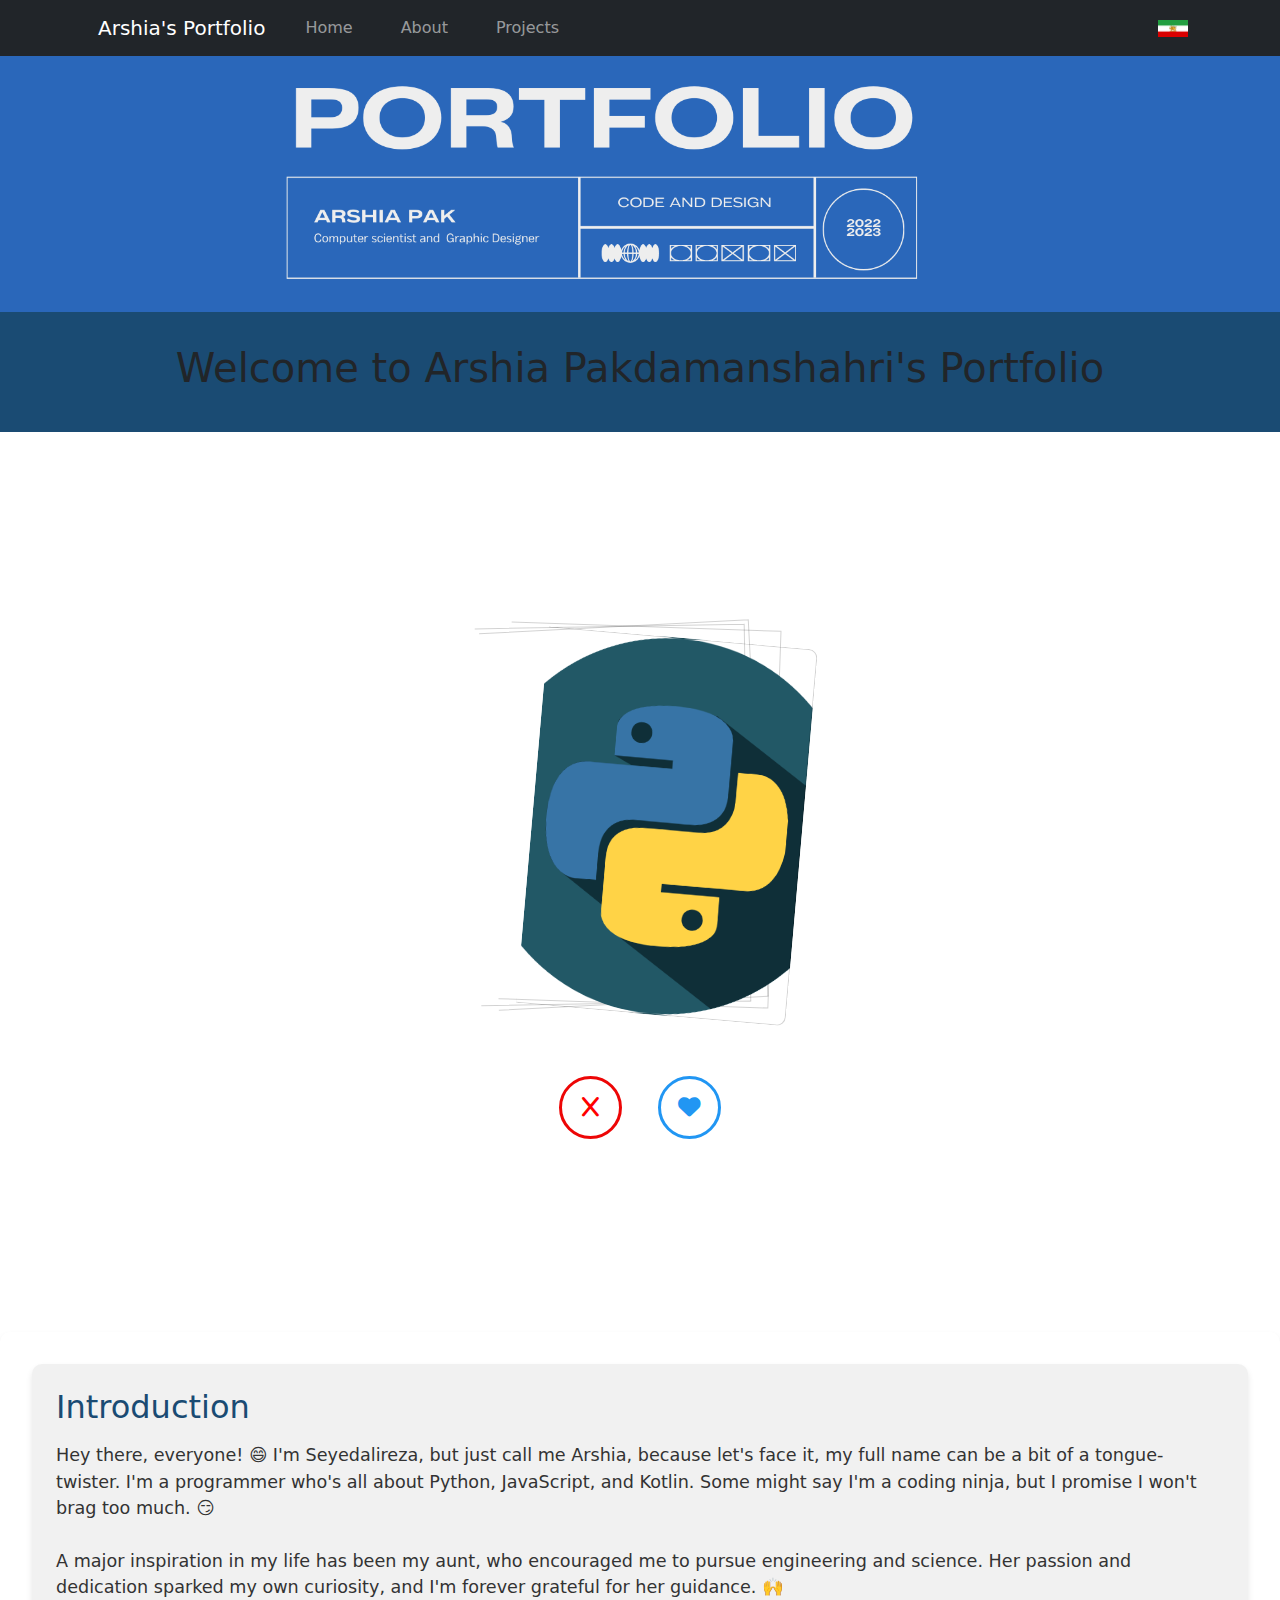
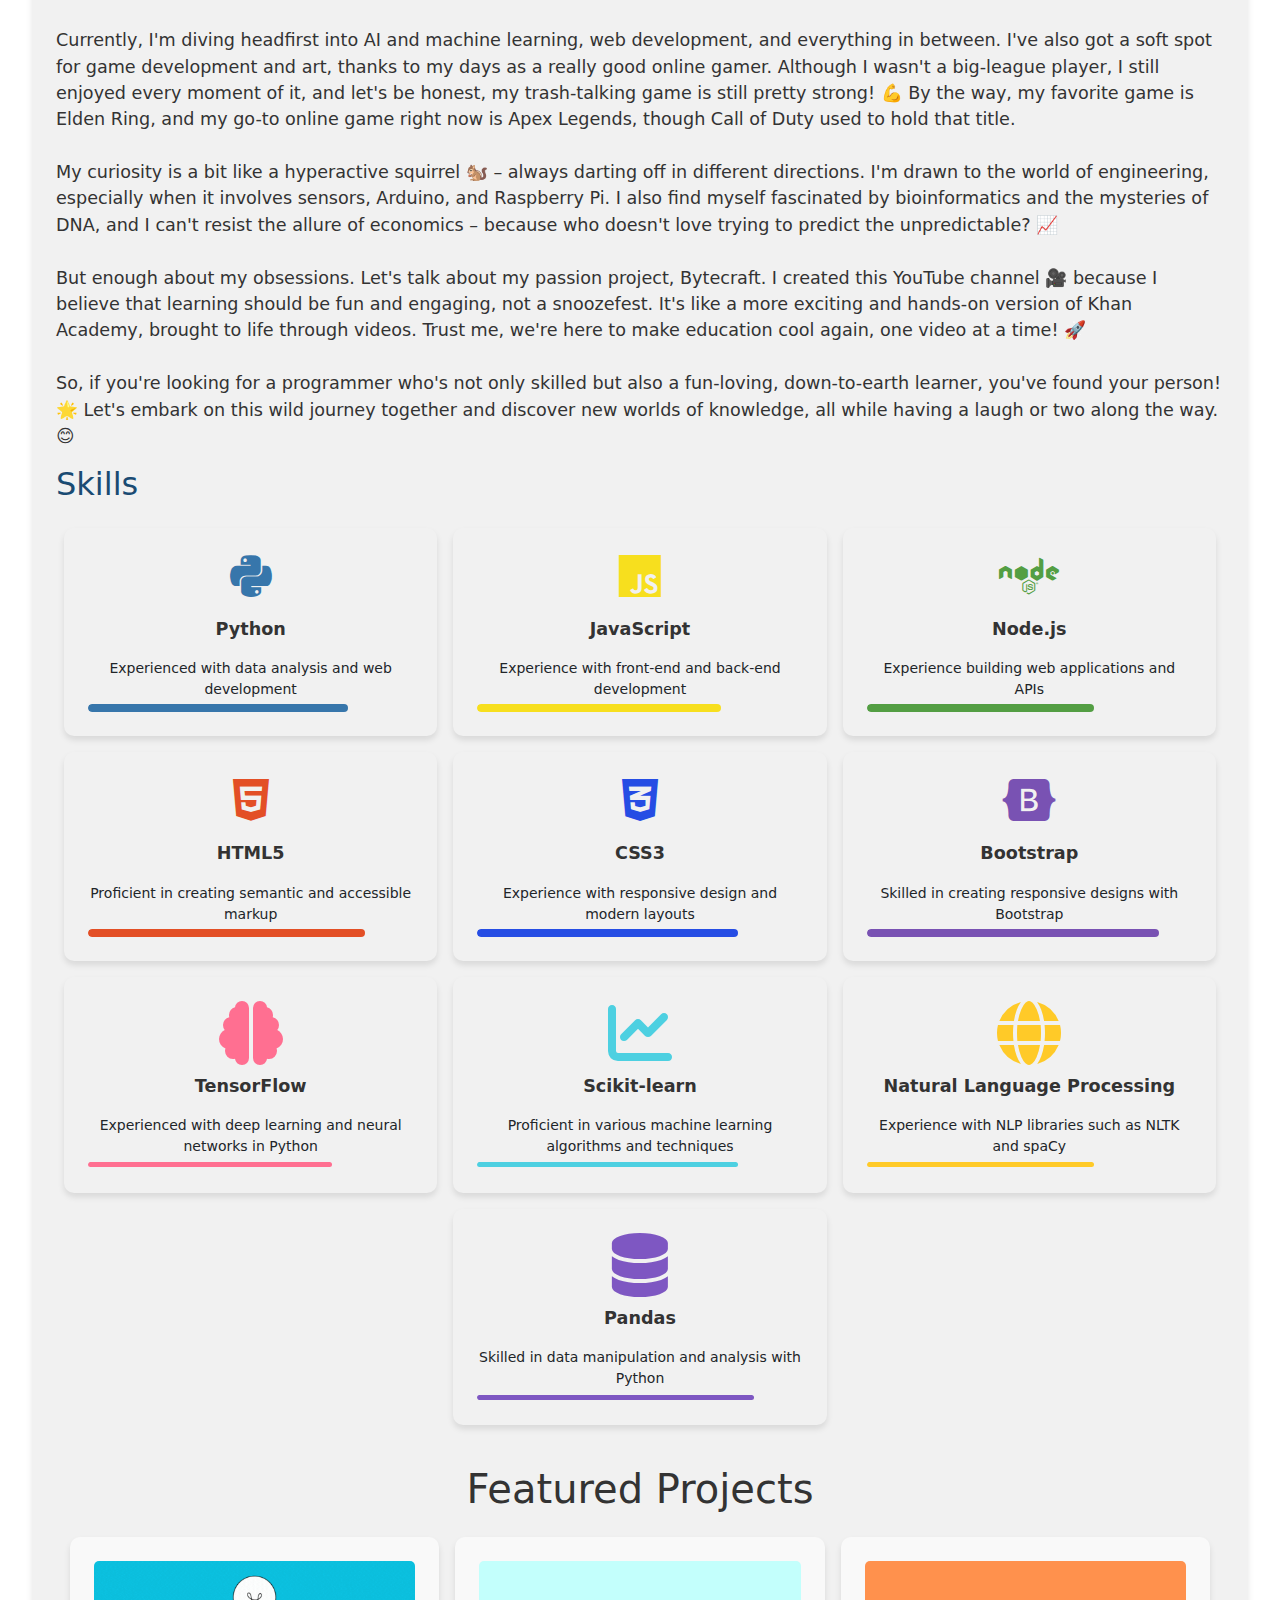
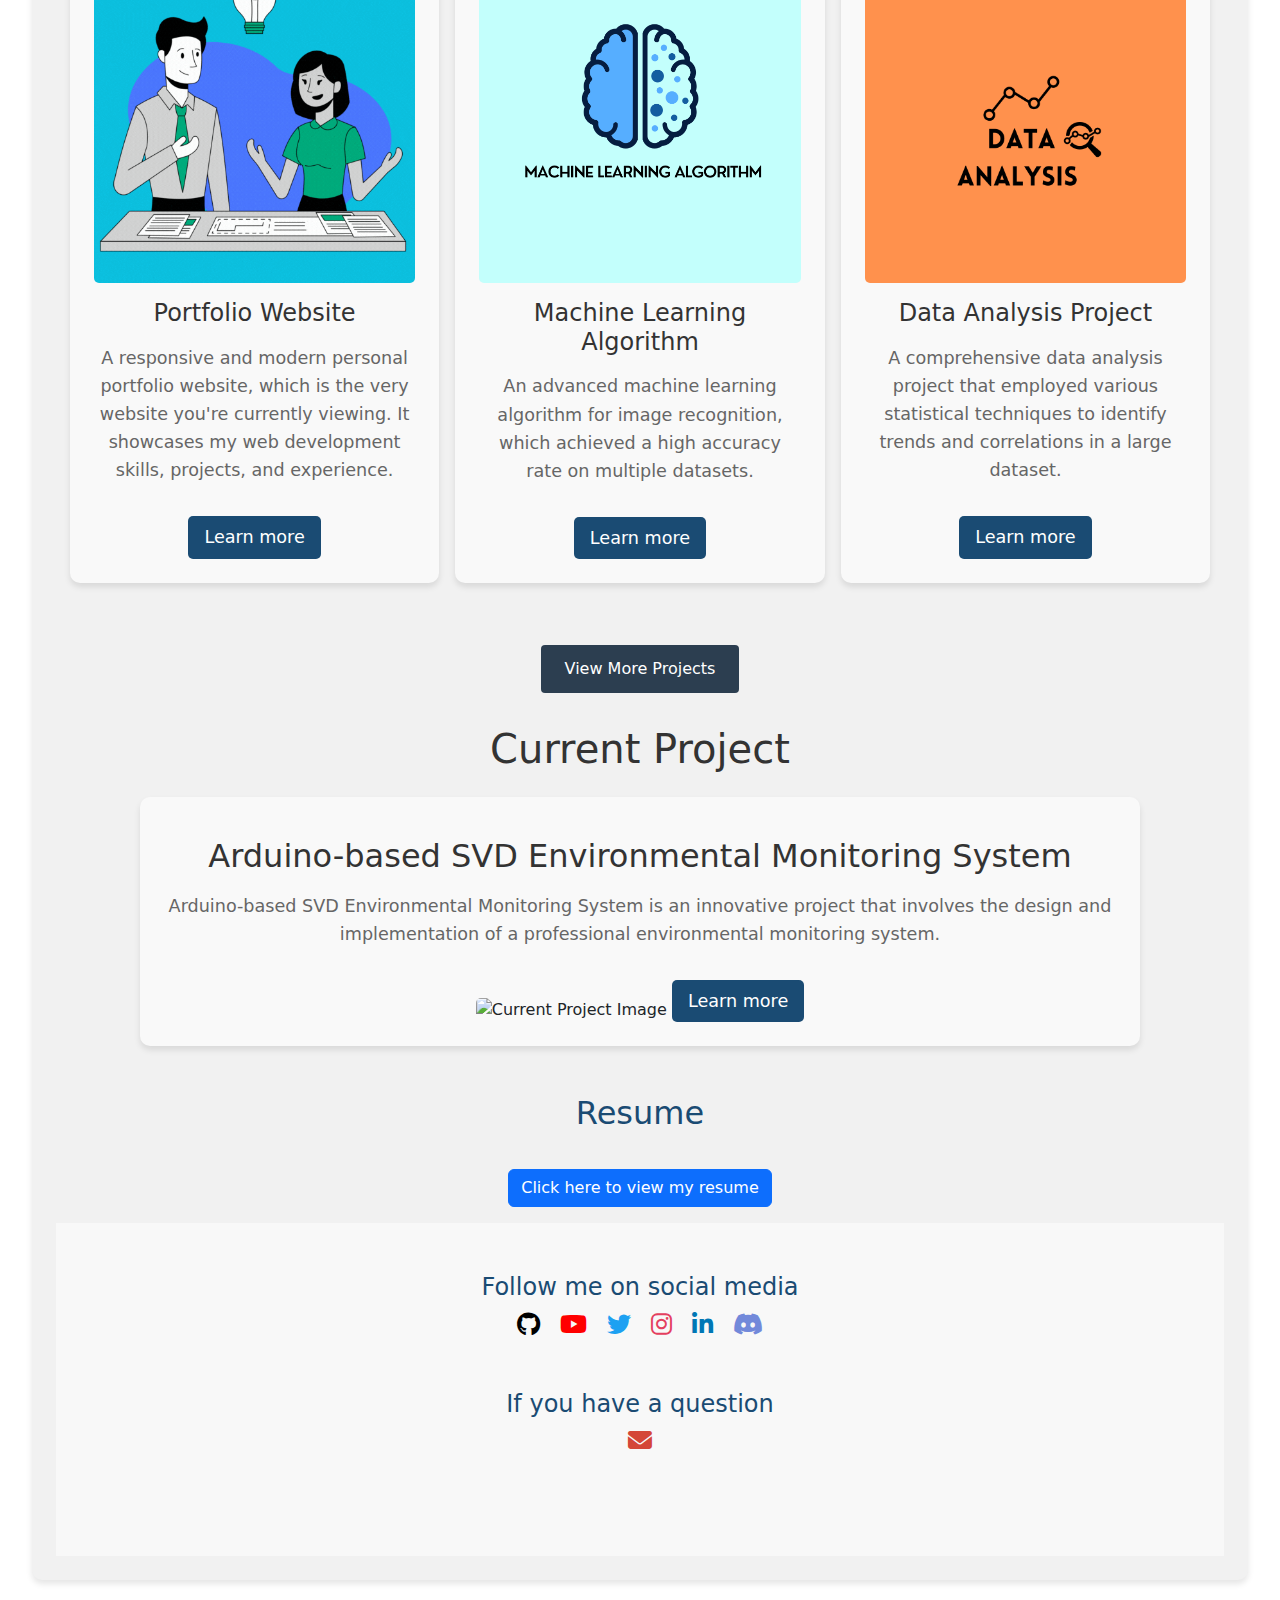
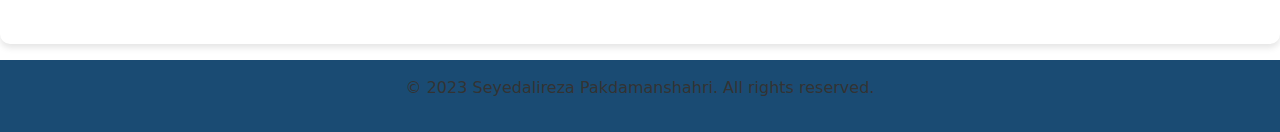
==== commit 1afc713f: "Update index.html" ====
--- a/index.html
+++ b/index.html
@@ -295,7 +295,7 @@
                 <h3>Arduino-based SVD Environmental Monitoring System</h3>
                 <p>Arduino-based SVD Environmental Monitoring System is an innovative project that involves the design and implementation of a professional environmental monitoring system.</p>
                 <img src="image-project.jpeg" alt="Current Project Image">
-                <a href="project.html">Learn more</a>
+                <a href="https://github.com/seyedalireza-pakdamanshahri/Environmental-Monitoring">Learn more</a>
             </div>
         </section>
         
--- a/css/main.css
+++ b/css/main.css
@@ -586,3 +586,194 @@
 border-radius: 5px;
 box-shadow: 0px 0px 10px 0px rgba(0, 0, 0, 0.1);
 }
+#cards {
+  background-image: url("giphy.gif") !important;
+  background-size: cover;
+  background-repeat: no-repeat;
+  background-position: center center;
+  margin: 0px;
+  height: 100vh;
+  
+  display: grid;
+  place-items: center;
+}
+
+
+
+
+.custom .card-groups,
+.custom .card-group,
+.custom .card {
+  aspect-ratio: 5 / 7;
+}
+
+.custom .card-groups,
+.custom .card-group,
+.custom .big-card {  
+  width: 30vmin;
+}
+
+.custom .card-group {
+  position: absolute;
+  transition: transform 400ms ease;
+}
+
+.custom .card-group[data-status="unknown"] {
+  transform: scale(0);
+  transition: none;
+}
+
+.custom .card-group[data-status="active"] {
+  transition-delay: 300ms;
+}
+
+.custom .card-group[data-status="after"] {
+  transform: translateX(50%) scale(0);
+}
+
+.custom .card-group[data-status="before"] {
+  transform: translateX(-50%) scale(0);
+}
+
+.custom .card-group[data-status="becoming-active-from-after"] {
+  transform: translateX(50%) scale(0);
+  transition: none;
+}
+
+.custom .card-group[data-status="becoming-active-from-before"] {
+  transform: translateX(-50%) scale(0);
+  transition: none;
+}
+
+.custom .card {
+  background-color: transparent;
+  position: absolute;
+  transition: transform 800ms cubic-bezier(.05,.43,.25,.95);
+  
+  background-position: center;
+  background-size: cover;
+}
+
+.custom .big-card {
+  border-radius: 1vmin;
+}
+
+.custom .little-card {
+  width: 12vmin;
+  border-radius: 2vmin;
+  left: 50%;
+  top: 50%;
+  transform: translate(-50%, -50%);
+  pointer-events: none;
+}
+
+.custom .big-card:nth-child(2) {
+  background-image: url("https://upload.wikimedia.org/wikipedia/commons/thumb/1/18/ISO_C%2B%2B_Logo.svg/1822px-ISO_C%2B%2B_Logo.svg.png");
+  transform: translateX(-10%) rotate(-1deg);
+}
+
+.custom .big-card:nth-child(4) {
+  background-image: url("https://upload.wikimedia.org/wikipedia/commons/thumb/6/6a/JavaScript-logo.png/800px-JavaScript-logo.png");
+  transform: rotate(2deg);
+}
+
+.custom .big-card:nth-child(6) {
+  background-image: url("https://upload.wikimedia.org/wikipedia/commons/thumb/0/06/Kotlin_Icon.svg/2048px-Kotlin_Icon.svg.png");
+  transform: translateX(-6%) rotate(-3deg);
+}
+
+.custom .big-card:nth-child(8) {
+  background-image: url("python.png");
+  transform: translate(10%, 3%) rotate(5deg);
+}
+
+.custom .card-group[data-index="1"] > .big-card:nth-child(6) {
+  background-image: url("python.png");
+}
+
+.custom .card-group[data-index="1"] > .big-card:nth-child(8) {
+  background-image: url("https://upload.wikimedia.org/wikipedia/commons/thumb/0/06/Kotlin_Icon.svg/2048px-Kotlin_Icon.svg.png");
+}
+
+.custom .card-group[data-index="2"] > .big-card:nth-child(4) {
+  background-image: url("https://upload.wikimedia.org/wikipedia/commons/thumb/6/6a/JavaScript-logo.png/800px-JavaScript-logo.png");
+}
+
+.custom .card-group[data-index="2"] > .big-card:nth-child(8) {
+  background-image: url("https://upload.wikimedia.org/wikipedia/commons/thumb/1/18/ISO_C%2B%2B_Logo.svg/1822px-ISO_C%2B%2B_Logo.svg.png");
+}
+
+.custom .little-card:nth-child(1) {
+  background-image: url("https://seeklogo.com/images/T/tensorflow-logo-02FCED4F98-seeklogo.com.png");
+}
+
+.custom .little-card:nth-child(3) {
+  background-image: url("https://upload.wikimedia.org/wikipedia/commons/thumb/6/61/HTML5_logo_and_wordmark.svg/1200px-HTML5_logo_and_wordmark.svg.png");
+}
+
+.custom .little-card:nth-child(5) {
+   background-image: url("https://upload.wikimedia.org/wikipedia/commons/thumb/d/da/Unreal_Engine_Logo.svg/1200px-Unreal_Engine_Logo.svg.png");
+}
+
+.custom .little-card:nth-child(7) {
+  background-image: url("https://upload.wikimedia.org/wikipedia/commons/thumb/d/d5/CSS3_logo_and_wordmark.svg/1452px-CSS3_logo_and_wordmark.svg.png");
+}
+
+
+
+.custom .card-group:hover > .big-card:nth-child(2) {
+  transform: translate(-75%, 16%) rotate(-24deg);
+}
+
+.custom .card-group:hover > .big-card:nth-child(4) {
+  transform: translate(-25%, 8%) rotate(-8deg);
+}
+
+.custom .card-group:hover > .big-card:nth-child(6) {
+  transform: translate(25%, 8%) rotate(8deg);
+}
+
+.custom .card-group:hover > .big-card:nth-child(8) {
+  transform: translate(75%, 16%) rotate(24deg);
+}
+
+.custom .card-group:hover > .little-card:nth-child(1) {
+  transform: translate(200%, -160%) rotate(-15deg);
+}
+
+.custom .card-group:hover > .little-card:nth-child(3) {
+  transform: translate(160%, 170%) rotate(15deg);
+}
+
+.custom .card-group:hover > .little-card:nth-child(5) {
+  transform: translate(-200%, -170%) rotate(15deg);
+}
+
+.custom .card-group:hover > .little-card:nth-child(7) {
+  transform: translate(-280%, 140%) rotate(-15deg);
+}
+
+.custom .card-swiper-buttons {
+  margin-top: 8vmin;
+  display: flex;
+  justify-content: space-around;  
+  padding: 0vmin 4vmin;
+}
+
+.custom .card-swiper-buttons > button {
+  font-size: 2.5vmin;
+  border: 0.4vmin solid rgb(237, 6, 6);
+  border-radius: 100%;
+  color: red;
+  background-color: transparent;
+  height: 7vmin;
+  width: 7vmin;
+  display: grid;
+  place-items: center;
+  cursor: pointer;
+}
+
+.custom #love-button {
+  color: rgb(33, 150, 243);
+  border-color: rgb(33, 150, 243);
+}
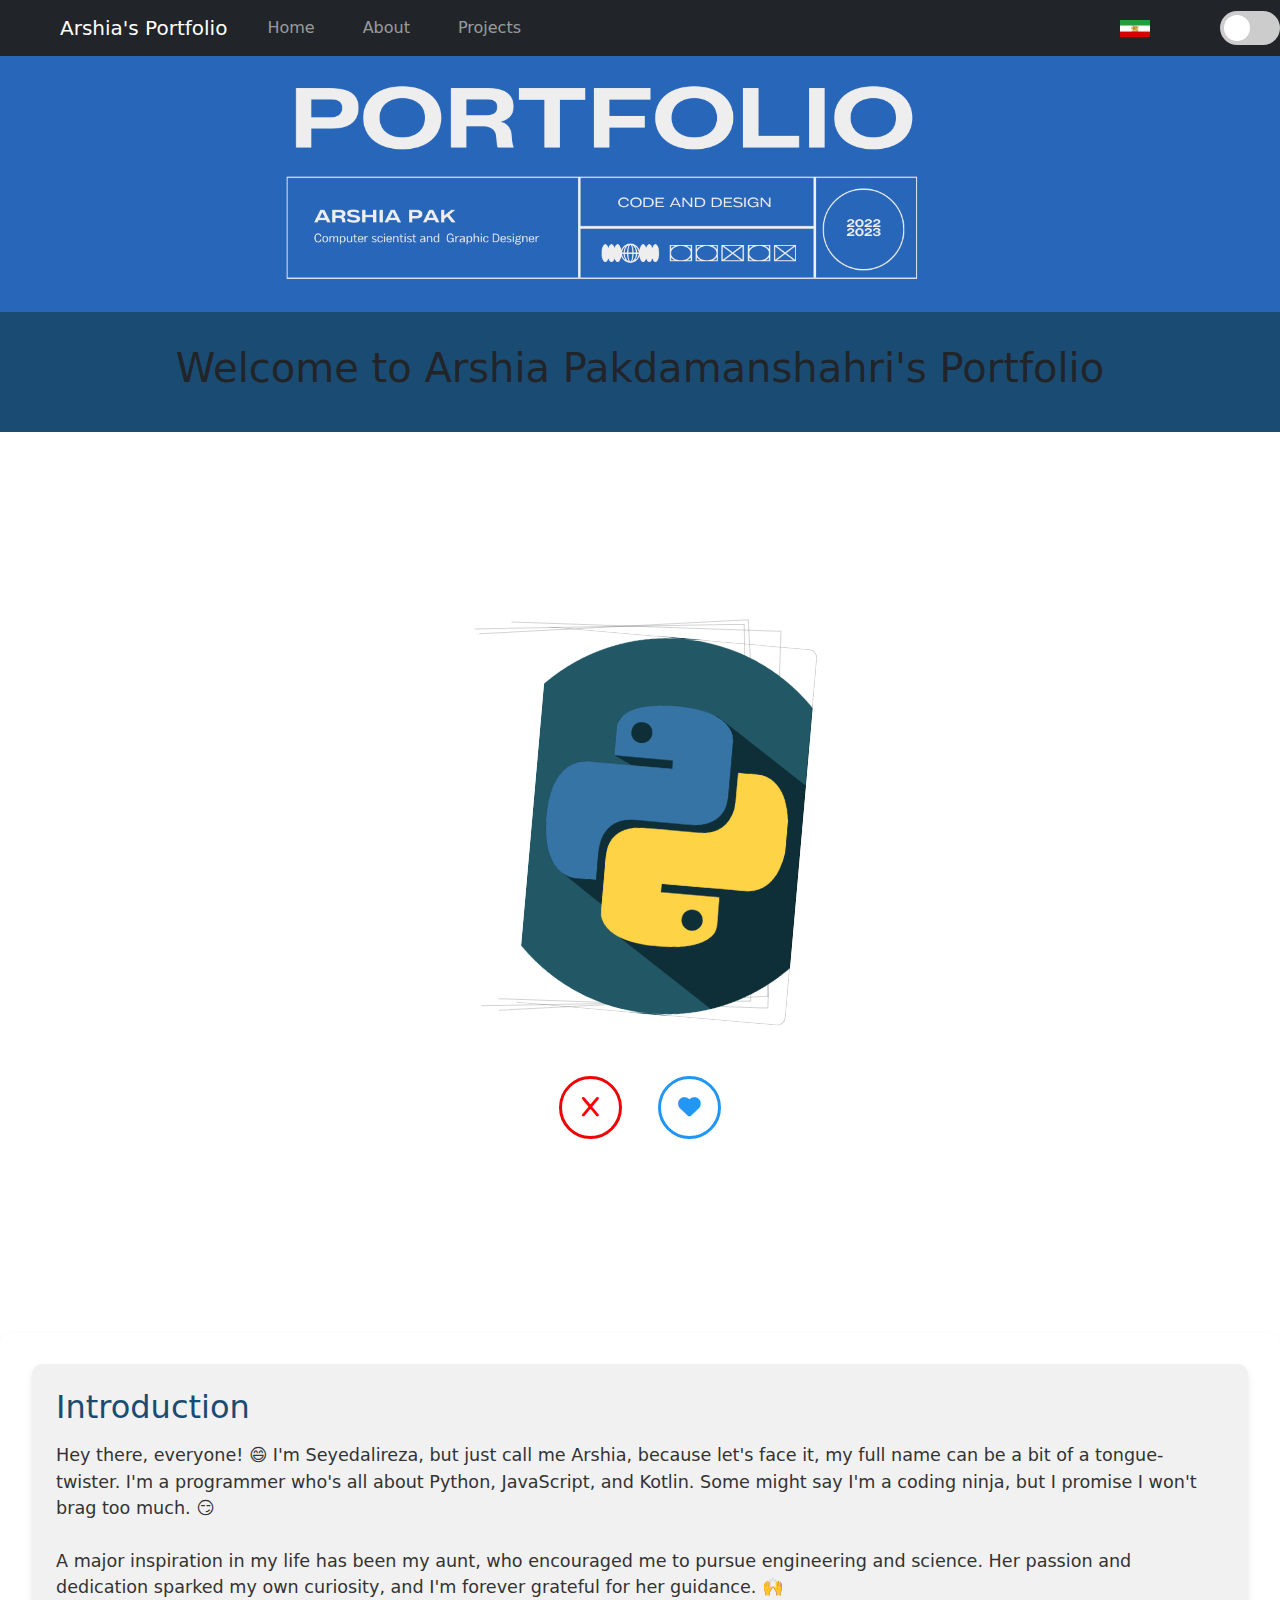
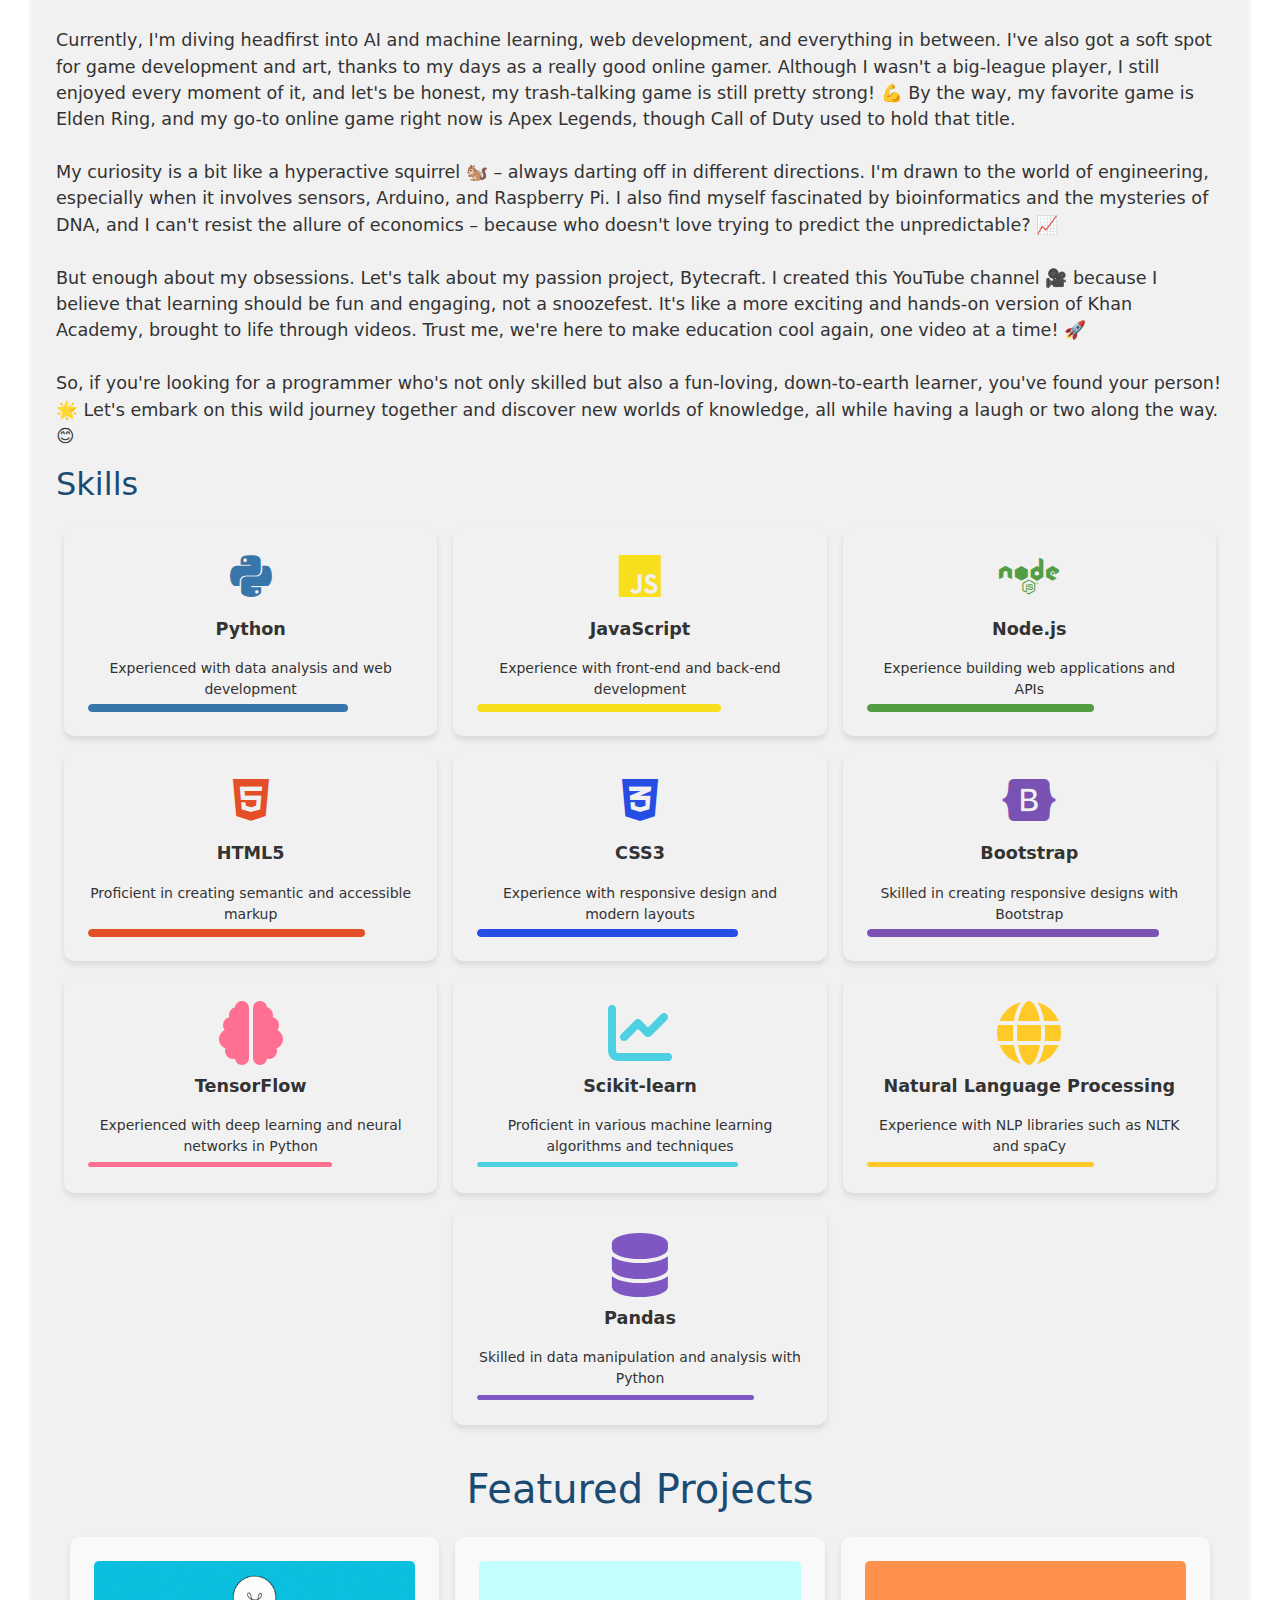
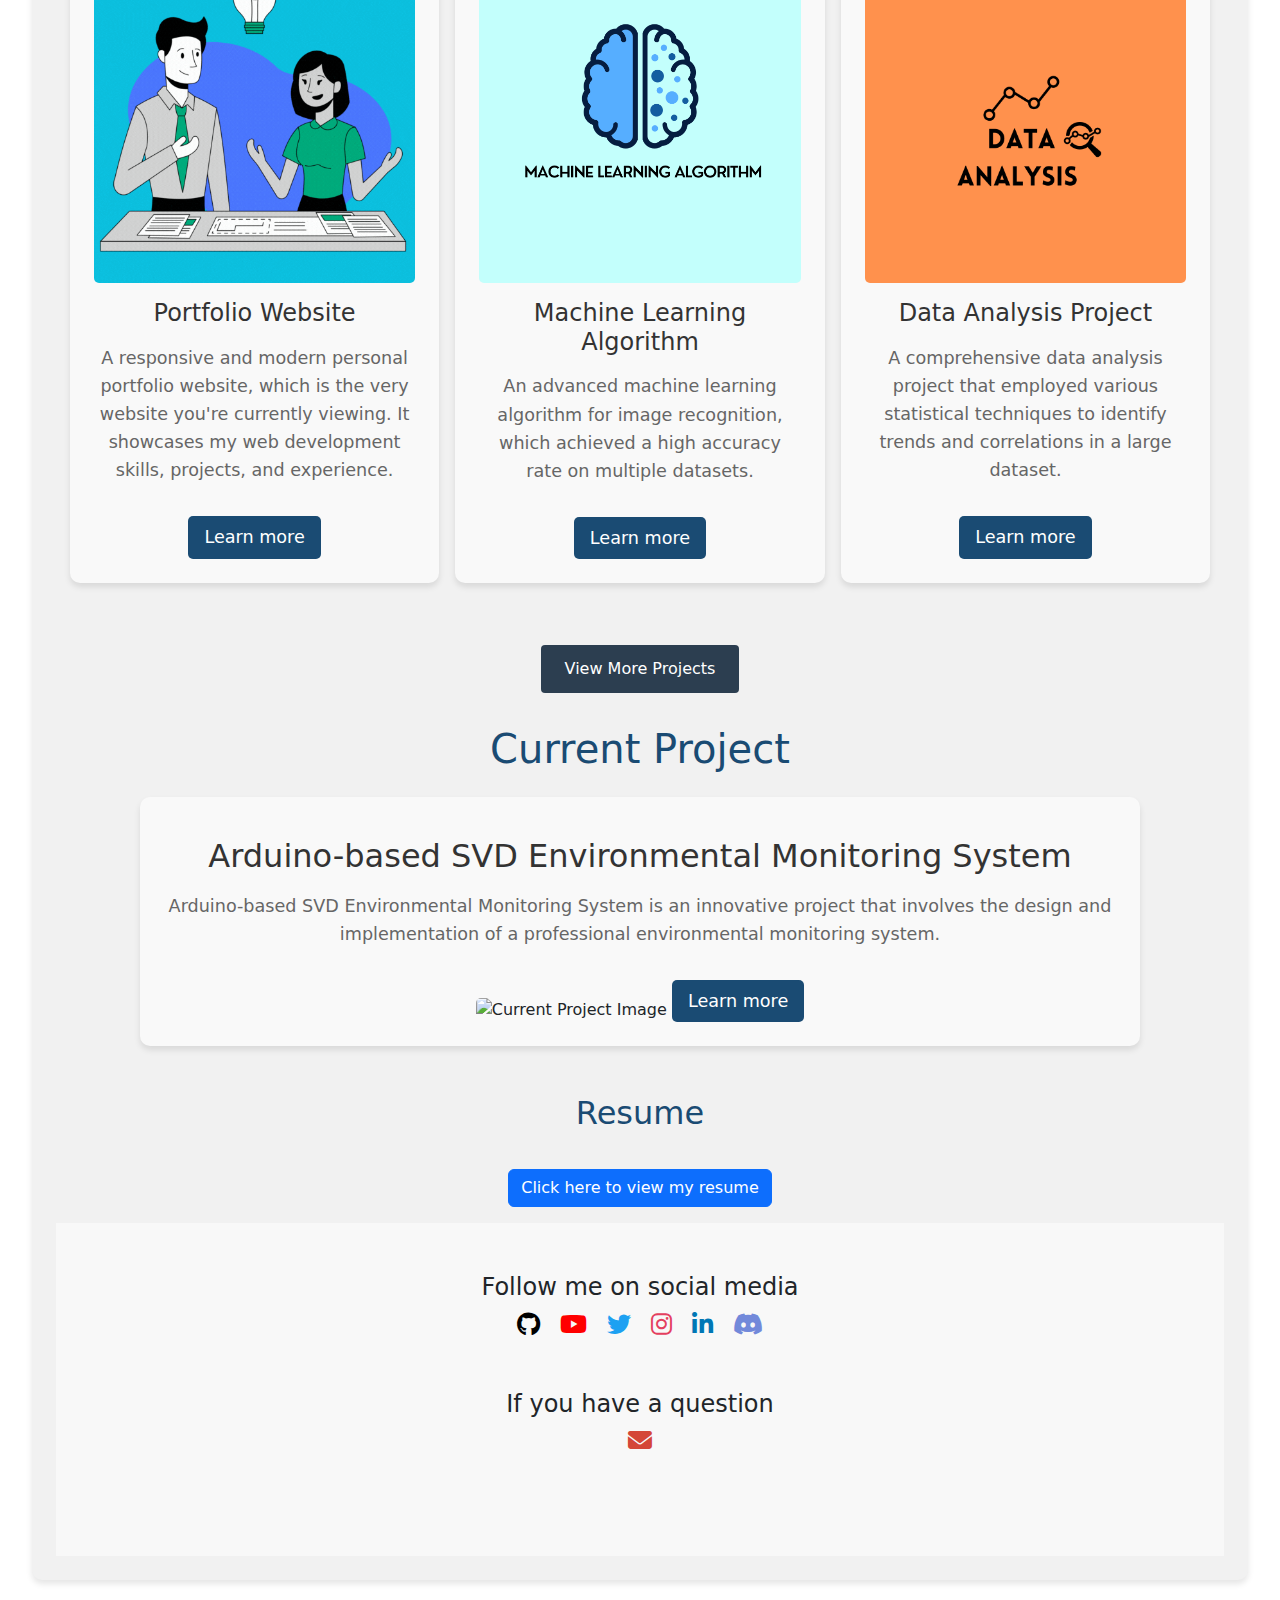
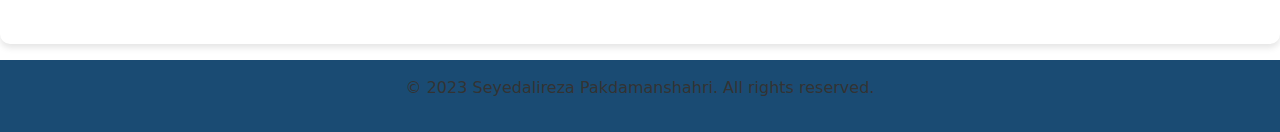
==== commit f8d34518: "first commit" ====
--- a/index.html
+++ b/index.html
@@ -55,8 +55,14 @@
                 </ul>
             </div>
         </div>
+        <label class="switch">
+            <input type="checkbox" id="darkModeToggle" />
+            <span class="slider round"></span>
+          </label>
+          
+              
     </nav>
-    
+     
 
 
     <div class="header-image">
@@ -295,6 +301,7 @@
                 <h3>Arduino-based SVD Environmental Monitoring System</h3>
                 <p>Arduino-based SVD Environmental Monitoring System is an innovative project that involves the design and implementation of a professional environmental monitoring system.</p>
                 <img src="image-project.jpeg" alt="Current Project Image">
+                
                 <a href="https://github.com/seyedalireza-pakdamanshahri/Environmental-Monitoring">Learn more</a>
             </div>
         </section>
--- a/css/main.css
+++ b/css/main.css
@@ -1,3 +1,54 @@
+/* CSS Variables */
+:root {
+  --bg-color: #1A4B73;
+  --header-bg-color: #1A4B73;
+  --nav-bg-color: #333;
+  --text-color: #333;
+  --light-text-color: #fff;
+  --main-bg-color: white;
+  --introduction-bg-color: #f1f1f1;
+  --footer-bg-color: #1A4B73;
+  --skill-bg-color: #f1f1f1;
+  --project-card-bg-color: #f9f9f9;
+  --social-media-bg-color: #f8f8f8;
+  --current-project-bg-color: #f9f9f9;
+  --btn-resume-bg-color: #2c3e50;
+  --btn-resume-hover-bg-color: #34495e;
+  --btn-resume-option-technical-bg-color: #007bff;
+  --btn-resume-option-technical-hover-bg-color: #0069d9;
+  --btn-resume-option-regular-bg-color: #f1c40f;
+  --btn-resume-option-regular-hover-bg-color: #f39c12;
+  --introduction-text-color: #1A4B73;
+}
+
+[data-theme="dark"] {
+  --bg-color: #222831;
+  --header-bg-color: #222831;
+  --nav-bg-color: #393e46;
+  --text-color: #d3d3d3;
+  --light-text-color: #eee;
+  --main-bg-color: #393e46;
+  --introduction-bg-color: #2d3436;
+  --footer-bg-color: #222831;
+  --skill-bg-color: #2d3436;
+  --project-card-bg-color: #2d3436;
+  --social-media-bg-color: #192b2f;
+  --current-project-bg-color: #192b2f;
+  --btn-resume-bg-color: #3a4750;
+  --btn-resume-hover-bg-color: #4b5a63;
+  --btn-resume-option-technical-bg-color: #2a628f;
+  --btn-resume-option-technical-hover-bg-color: #1a4b73;
+  --btn-resume-option-regular-bg-color: #c99e10;
+  --btn-resume-option-regular-hover-bg-color: #b68c0a;
+  --social-media-text-color: #d3d3d3;
+  --introduction-text-color: #2878ba;
+
+}
+
+
+
+
+
 html, body { 
   height: 100%;
   margin: 0;
@@ -6,7 +57,7 @@
 body {
   font-family: Arial, sans-serif;
   line-height: 1.6;
-  background-color: #1A4B73;
+  background-color: var(--bg-color);
   min-height: 100%;
 }
 
@@ -20,7 +71,7 @@
 }
 .btn-resume {
 display: inline-block;
-background-color: #2c3e50;
+background-color: var(--btn-resume-bg-color);
 color: #fff;
 padding: 12px 24px;
 text-decoration: none;
@@ -54,22 +105,23 @@
 transition: background-color 0.3s;
 }
 .btn-resume-option.technical {
-background-color: #007bff; 
+background-color: var(--btn-resume-option-technical-bg-color); 
 color: #fff;
 }
 .btn-resume-option.technical:hover {
-background-color: #0069d9; 
+background-color: var(--btn-resume-option-technical-hover-bg-color); 
 }
 .btn-resume-option.regular {
-background-color: #f1c40f;
-color: #222;
+background-color: var(--btn-resume-option-regular-bg-color);
+color: var(--text-color);
 }
 .btn-resume-option.regular:hover {
-background-color: #f39c12;
-}
+background-color: var(--btn-resume-option-regular-hover-bg-color);
+}
+
 .view-more-btn {
   display: inline-block;
-  background-color: #2c3e50;
+  background-color: var(--btn-resume-bg-color);
   color: #fff;
   padding: 12px 24px;
   text-decoration: none;
@@ -88,7 +140,7 @@
 nav {
   display: flex;
   justify-content: center;
-  background-color: #333;
+  background-color: var(--nav-bg-color);
   padding: 1rem 0;
 }
 @media screen and (max-width: 768px) {
@@ -104,7 +156,7 @@
   width: 30px;
 }
 nav a {
-  color: white;
+  color: var(--light-text-color);
   text-decoration: none;
   margin: 0 1rem;
 }
@@ -132,14 +184,14 @@
 }
 h1, h2 {
   margin-bottom: 0.5rem;
-  color: #333;
+  color: var(--text-color);
 }
 p {
   margin-bottom: 1rem;
-  color: #333;
+  color: var(--text-color);
 }
 main {
-  background-color: white;
+  background-color: var(--main-bg-color);
   border-radius: 10px;
   box-shadow: 0 4px 6px rgba(0, 0, 0, 0.1);
   min-height: calc(100% - 151px);
@@ -162,23 +214,23 @@
 }
 /* Introduction styles */
 #introduction {
-  background-color: #f1f1f1;
+  background-color: var(--introduction-bg-color);
   border-radius: 10px;
   box-shadow: 0 4px 6px rgba(0, 0, 0, 0.1);
   padding: 1.5rem;
   margin-bottom: 2rem;
 }
 #introduction h2 {
-  color: #1A4B73;
+  color: var(--introduction-text-color);
   margin-bottom: 1rem;
 }
 #introduction p {
-  color: #333;
+  color: var(--text-color);
   font-size: 1.1rem;
 }
 /* Footer styles */
 footer {
-  background-color: #1A4B73;
+  background-color: var(--footer-bg-color);
   color: white;
   text-align: center;
   padding: 1rem 0;
@@ -194,7 +246,7 @@
 justify-content: space-around;
 }
 .skill {
-background-color: #f1f1f1;
+background-color: var(--skill-bg-color);
 border-radius: 10px;
 box-shadow: 0 4px 6px rgba(0, 0, 0, 0.1);
 padding: 1.5rem;
@@ -248,7 +300,9 @@
 display: block;
 font-size: 14px;
 margin-top: 4px;
-}
+color: var(--text-color);
+}
+
 #featured-projects {
 margin-bottom: 2rem;
 text-align: center;
@@ -256,8 +310,9 @@
 #featured-projects h2 {
 font-size: 2.5rem;
 margin-bottom: 1.5rem;
-color: #333;
-}
+color: var(--introduction-text-color);
+}
+
 .projects-grid {
 display: flex;
 flex-wrap: wrap;
@@ -295,10 +350,11 @@
   margin-bottom: 30px;
   padding: 20px;
   box-shadow: 0 0 10px rgba(0, 0, 0, 0.2);
-  background-color: #fff;
+  background-color: var(--project-card-bg-color);
 }
 .project-card h2 {
   margin-top: 0;
+  color: var(--text-color);
 }
 .project-card p {
   line-height: 1.5;
@@ -389,8 +445,9 @@
 }
 #social-media {
 padding: 50px 0;
-background-color: #f8f8f8;
-}
+background-color: var(--social-media-bg-color);
+}
+
 #current-project {
 margin-bottom: 2rem;
 text-align: center;
@@ -398,10 +455,11 @@
 #current-project h2 {
 font-size: 2.5rem;
 margin-bottom: 1.5rem;
-color: #333;
-}
+color: var(--introduction-text-color);
+}
+
 #current-project .project {
-background-color: #f9f9f9;
+background-color: var(--current-project-bg-color);
 border-radius: 10px;
 box-shadow: 0 4px 6px rgba(0, 0, 0, 0.1);
 padding: 1.5rem;
@@ -418,7 +476,7 @@
 #current-project .project h3 {
 font-size: 2rem;
 margin-bottom: 1rem;
-color: #333;
+color: var(--text-color);
 }
 #current-project .project p {
 font-size: 1.1rem;
@@ -494,7 +552,9 @@
 font-size: 24px;
 margin-bottom: 10px;
 text-align: center;
-}
+color: var(--social-media-text-color);
+}
+
 .social-icons {
 display: flex;
 justify-content: center;
@@ -777,3 +837,57 @@
   color: rgb(33, 150, 243);
   border-color: rgb(33, 150, 243);
 }
+.switch {
+  position: relative;
+  display: inline-block;
+  width: 60px;
+  height: 34px;
+  margin-left: 1rem;
+}
+
+.switch input {
+  opacity: 0;
+  width: 0;
+  height: 0;
+}
+.slider {
+  position: absolute;
+  cursor: pointer;
+  top: 0;
+  left: 0;
+  right: 0;
+  bottom: 0;
+  background-color: #ccc;
+  transition: 0.4s;
+}
+
+.slider:before {
+  position: absolute;
+  content: "";
+  height: 26px;
+  width: 26px;
+  left: 4px;
+  bottom: 4px;
+  background-color: white;
+  transition: 0.4s;
+}
+
+input:checked + .slider {
+  background-color: #1A4B73;
+}
+
+input:focus + .slider {
+  box-shadow: 0 0 1px #1A4B73;
+}
+
+input:checked + .slider:before {
+  transform: translateX(26px);
+}
+
+.slider.round {
+  border-radius: 34px;
+}
+
+.slider.round:before {
+  border-radius: 50%;
+}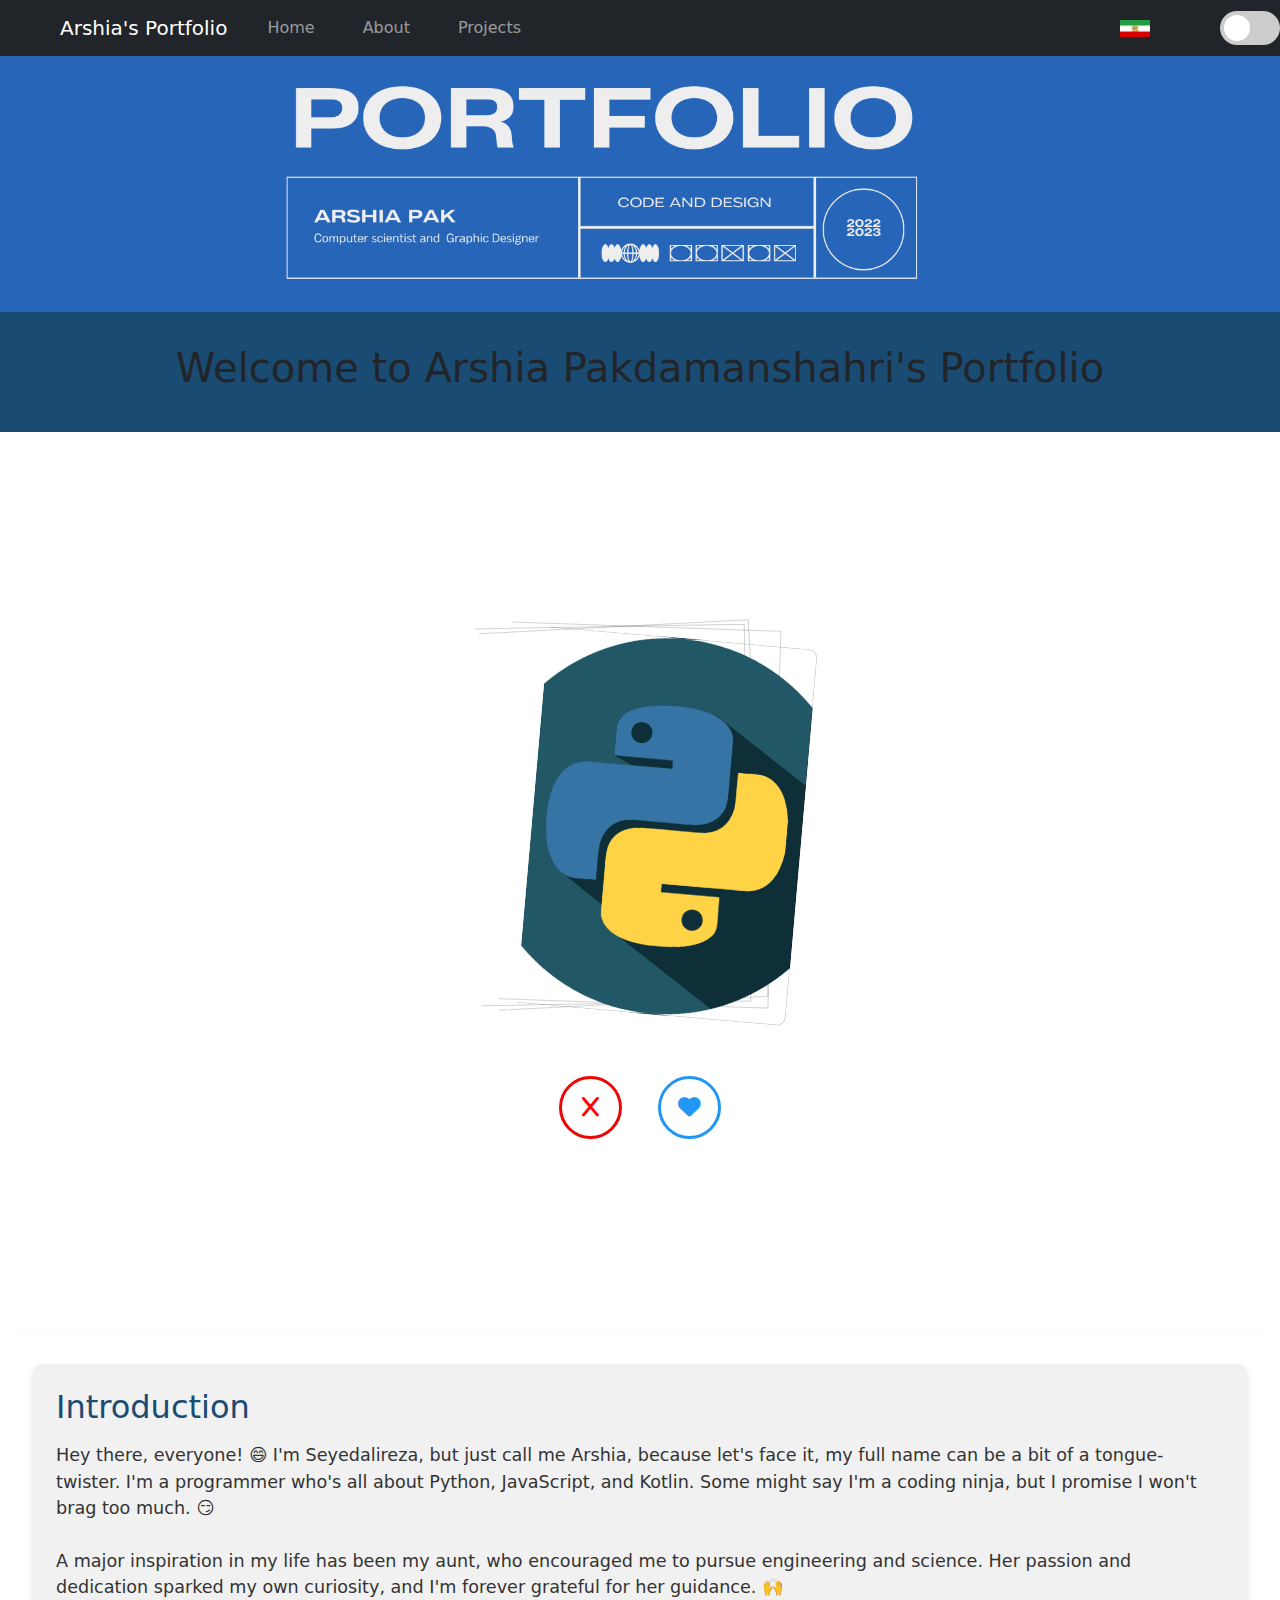
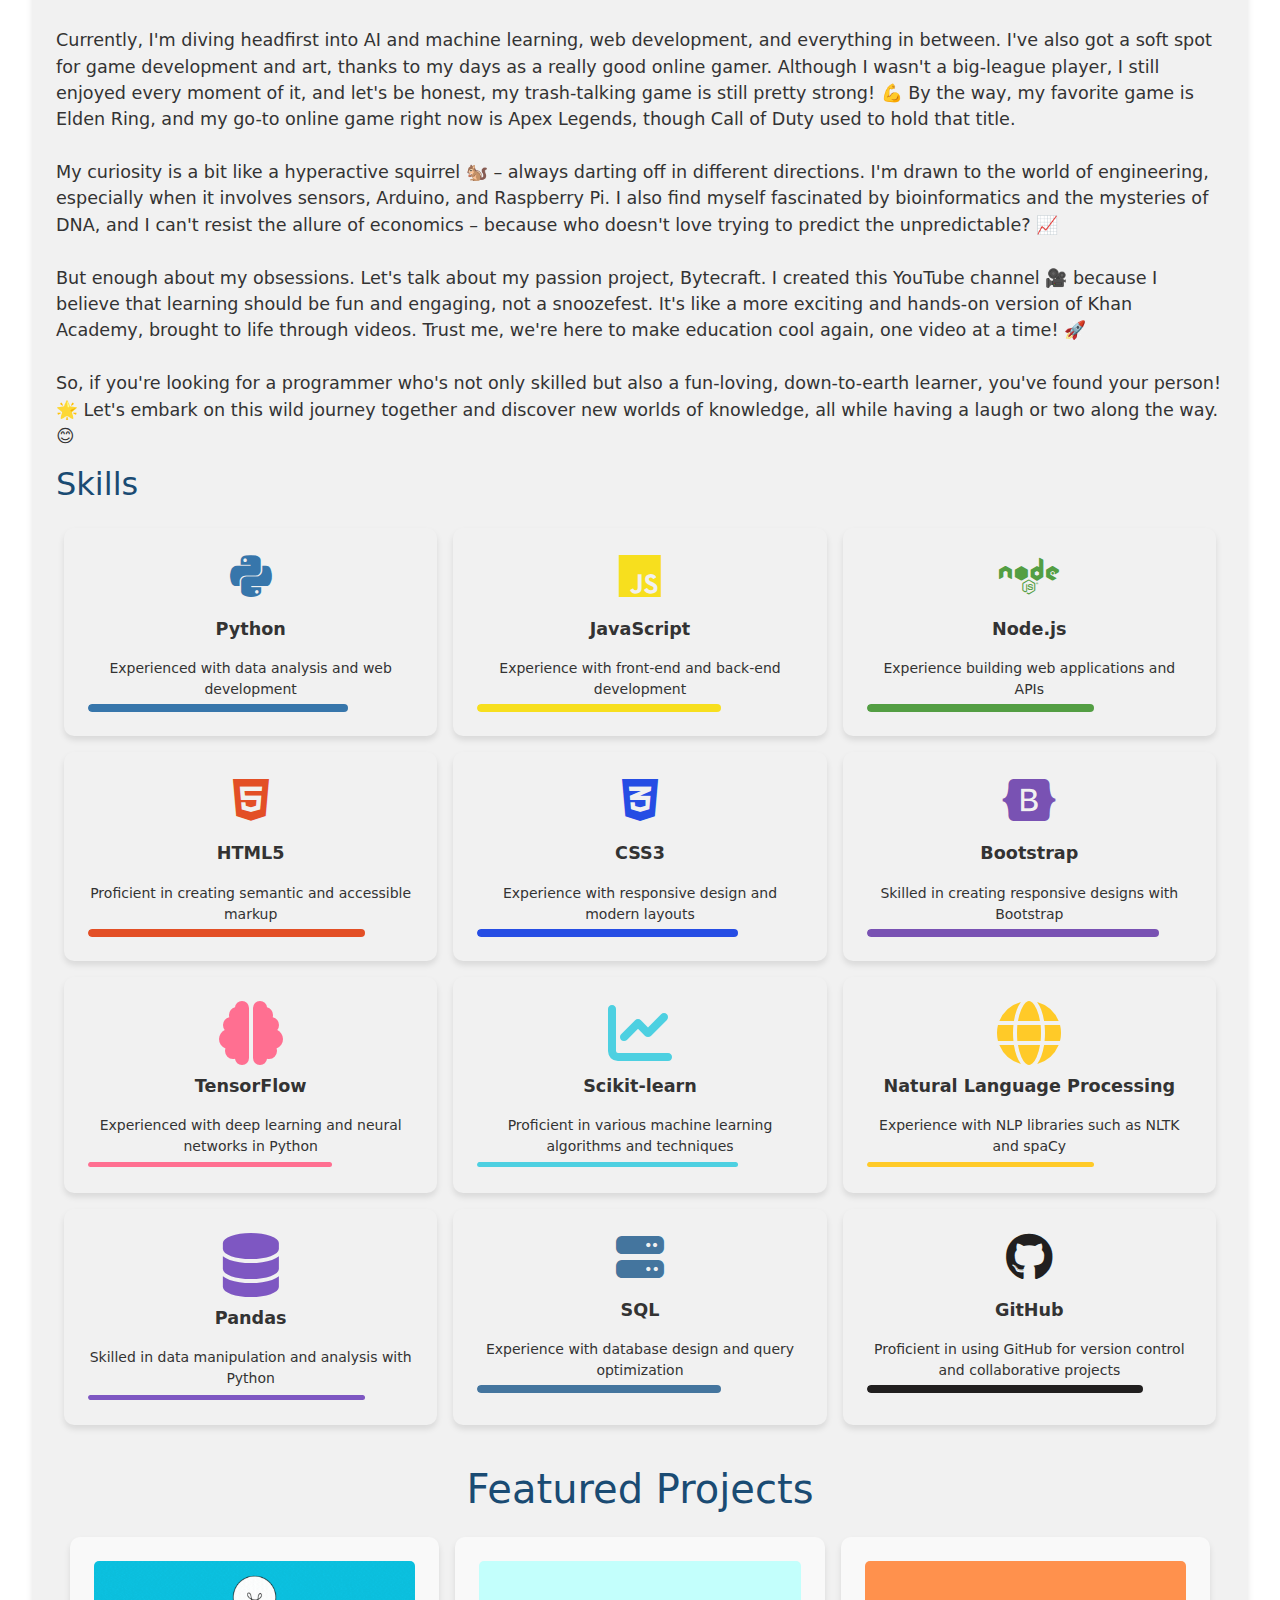
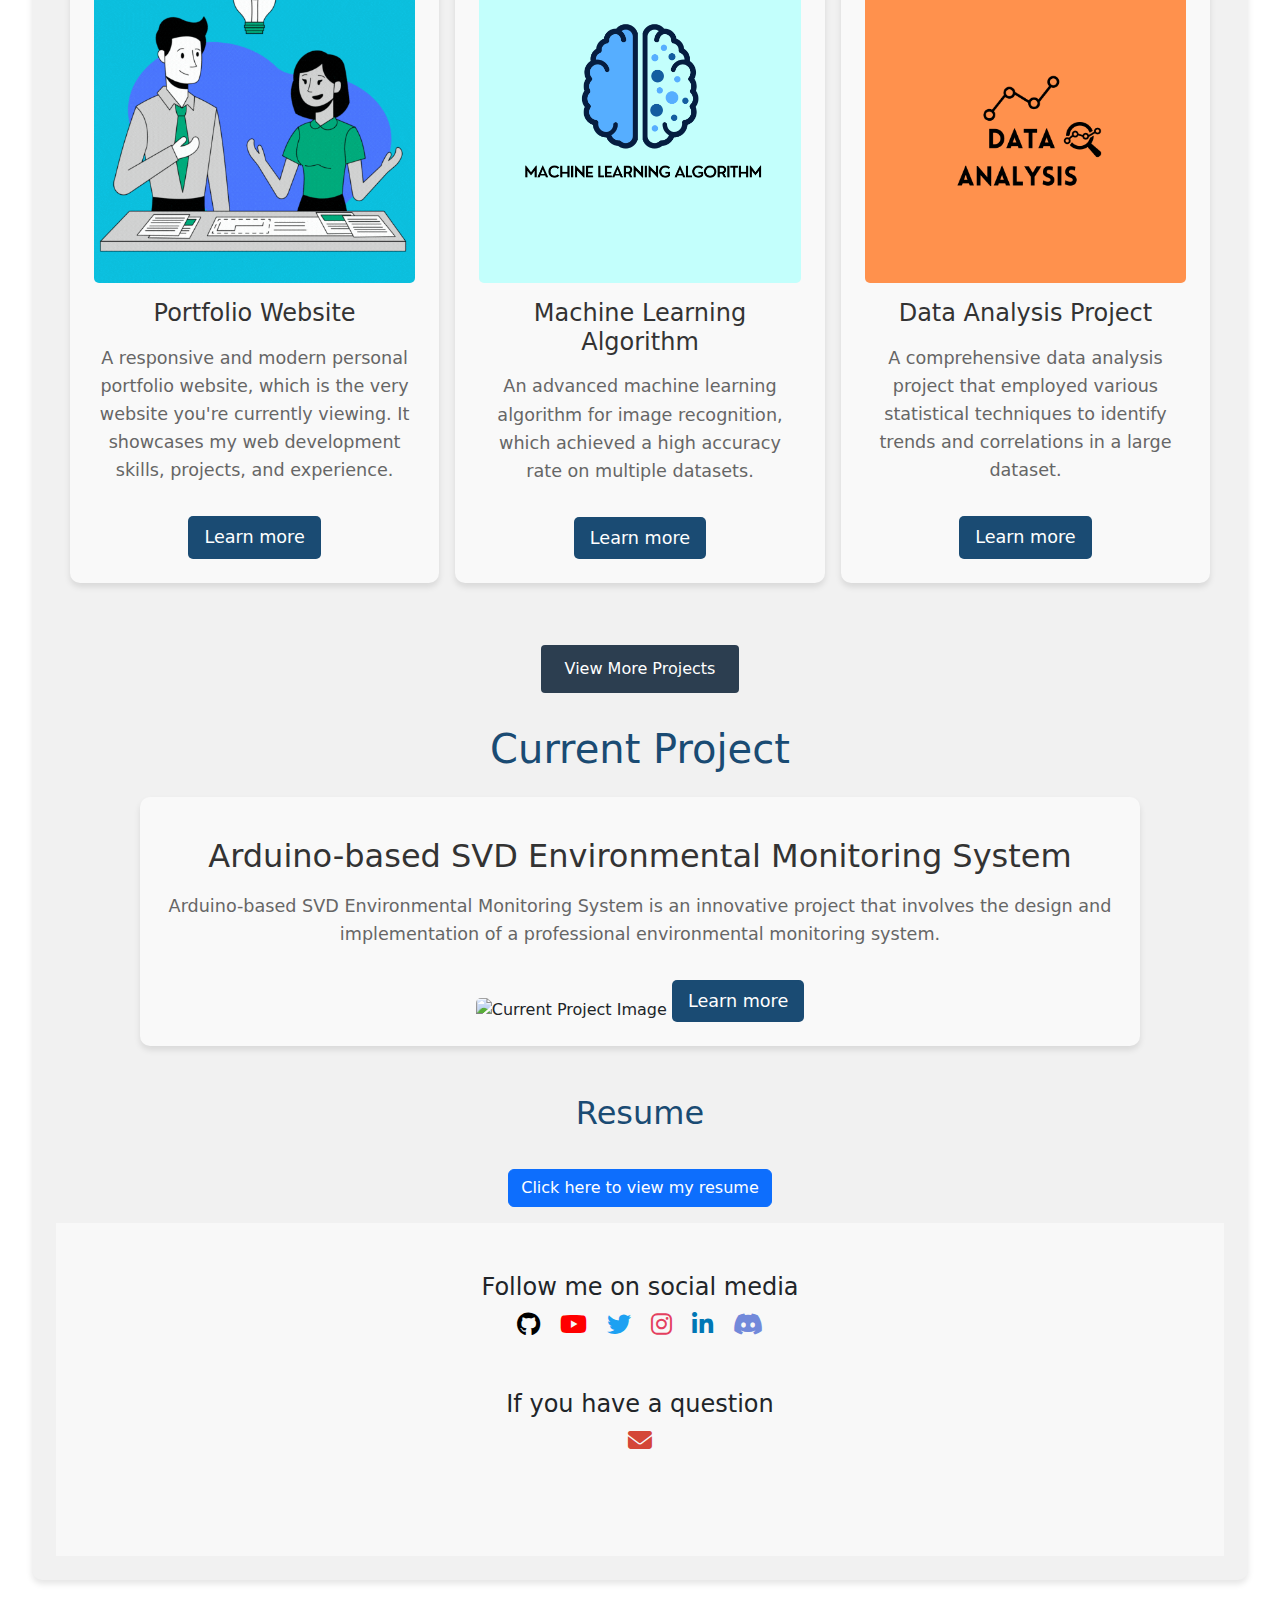
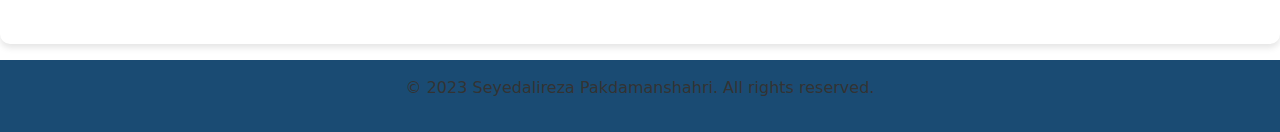
==== commit 60938aeb: "add more skills" ====
--- a/index.html
+++ b/index.html
@@ -263,7 +263,27 @@
                             <div class="progress pandas" style="width: 85%;"></div>
                         </div>
                     </div>
-                </div>
+                    <div class="skill">
+                        <i class="fas fa-server"></i>
+                        <p>SQL</p>
+                        <span>Experience with database design and query optimization</span>
+                        <div class="progress-bar">
+                            <div class="progress sql" style="width: 75%;"></div>
+                        </div>
+                    </div>
+                    
+                    <div class="skill">
+                        <i class="fab fa-github"></i>
+                        <p>GitHub</p>
+                        <span>Proficient in using GitHub for version control and collaborative projects</span>
+                        <div class="progress-bar">
+                            <div class="progress github" style="width: 85%;"></div>
+                        </div>
+                    </div>
+                    
+                  
+                </div>
+              
             </section>
           
         
--- a/css/main.css
+++ b/css/main.css
@@ -443,6 +443,25 @@
 .progress.bootstrap {
 background-color: #7952B3;
 }
+.skill .fa-server {
+color: #44759e;
+}
+
+.progress.sql {
+  background-color: #44759e;
+}
+
+.skill .fa-github {
+  color: #211F1F;
+}
+
+.progress.github {
+  background-color: #211F1F;
+}
+ 
+
+
+
 #social-media {
 padding: 50px 0;
 background-color: var(--social-media-bg-color);
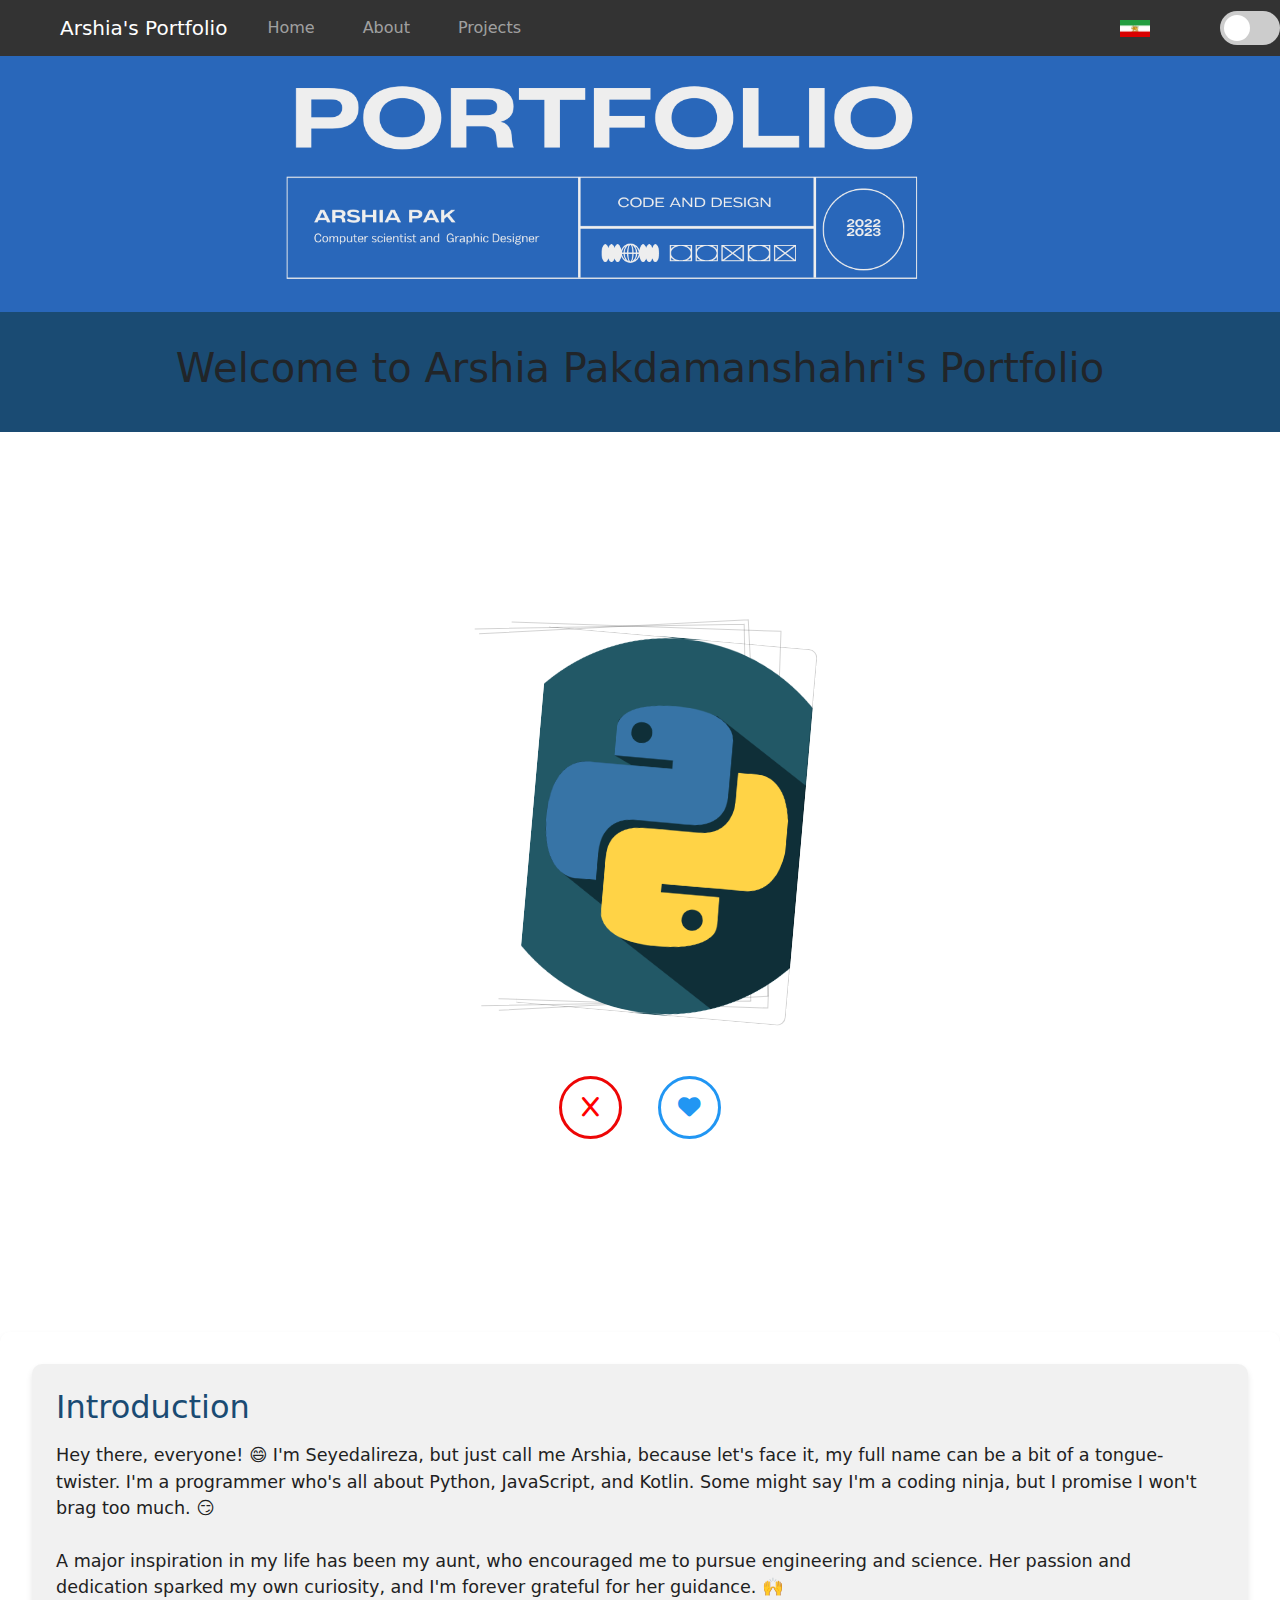
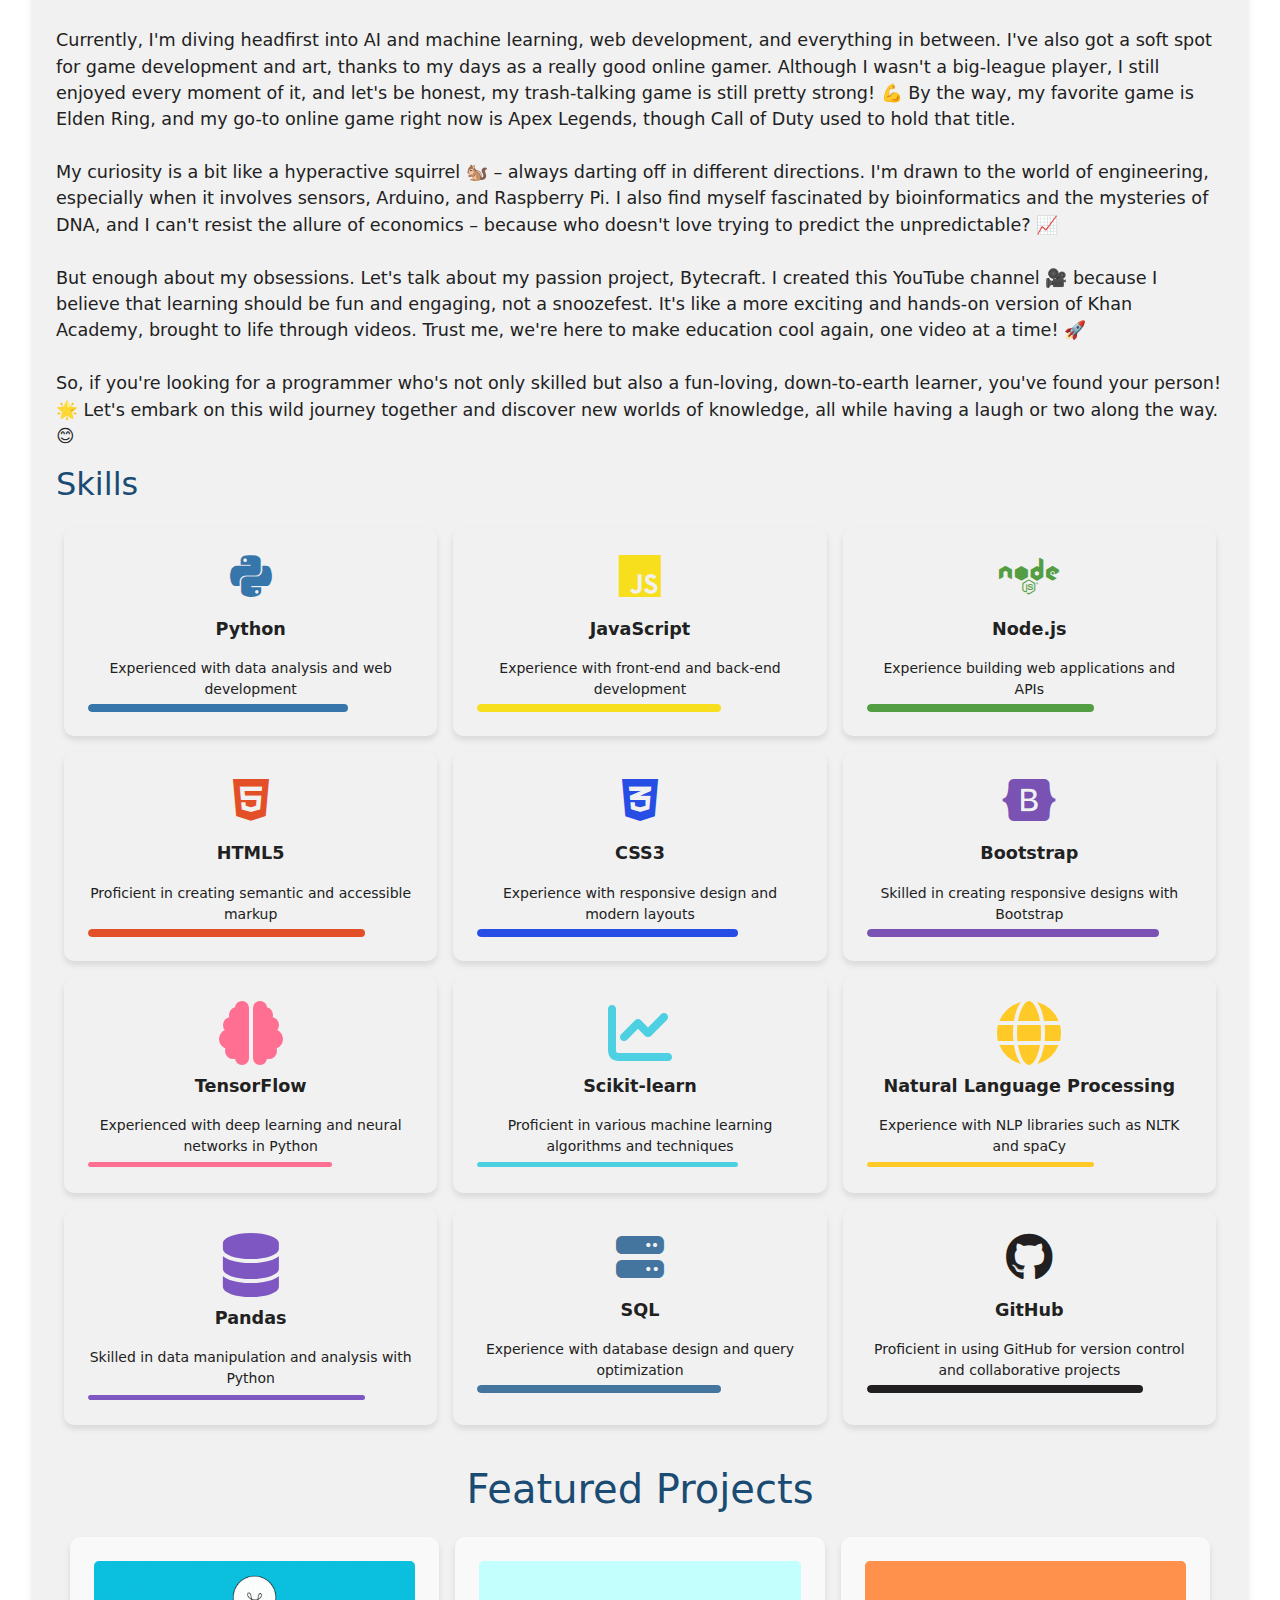
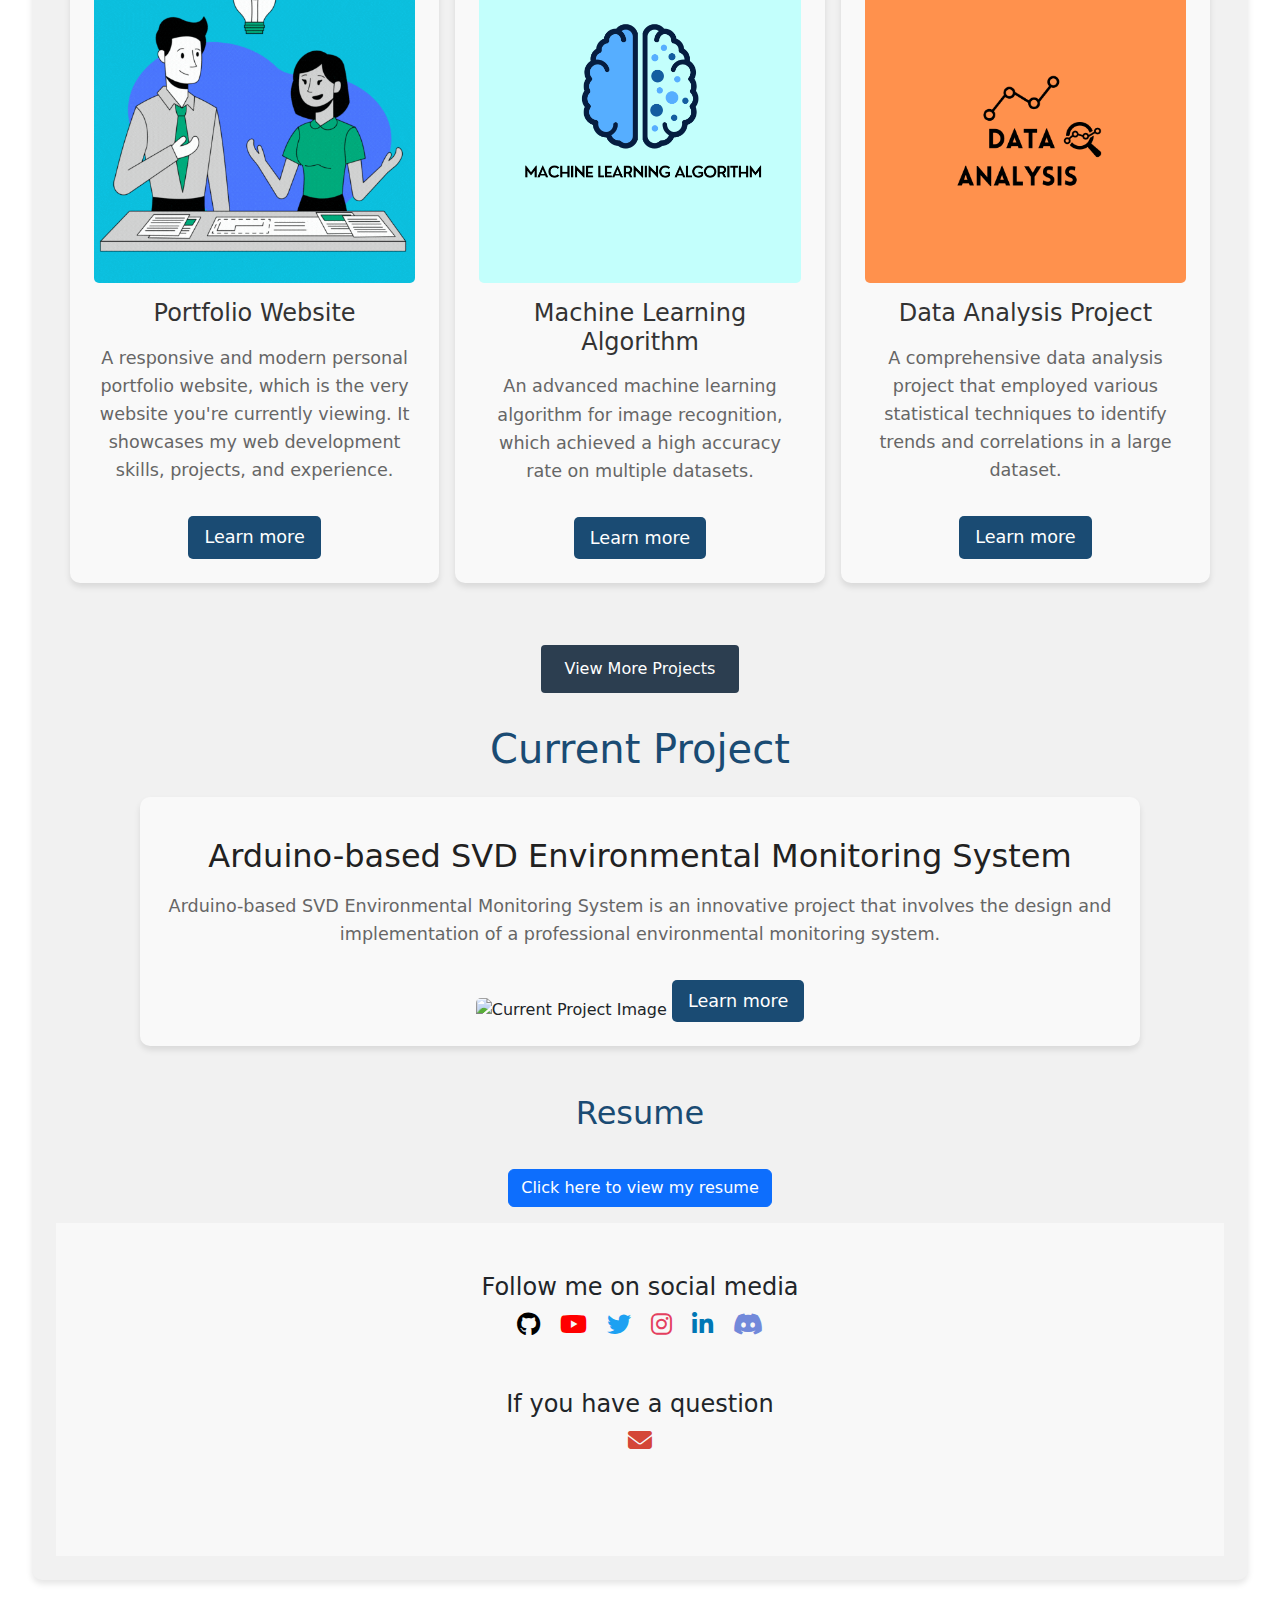
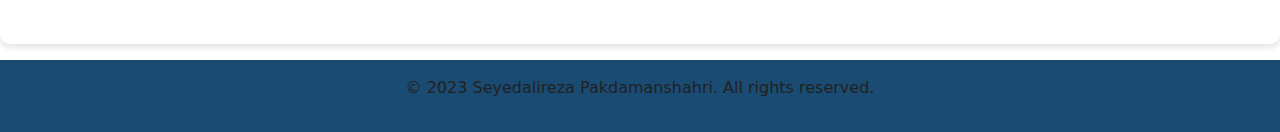
==== commit ea694a00: "fixing bugs" ====
--- a/index.html
+++ b/index.html
@@ -30,7 +30,7 @@
 </head>
 <body>
     
-    <nav class="navbar navbar-expand-lg navbar-dark bg-dark">
+    <nav class="navbar navbar-expand-lg navbar-dark ">
         <div class="container">
             <a class="navbar-brand" href="#">Arshia's Portfolio</a>
             <button class="navbar-toggler" type="button" data-bs-toggle="collapse" data-bs-target="#navbarNav" aria-controls="navbarNav" aria-expanded="false" aria-label="Toggle navigation">
--- a/css/main.css
+++ b/css/main.css
@@ -3,7 +3,7 @@
   --bg-color: #1A4B73;
   --header-bg-color: #1A4B73;
   --nav-bg-color: #333;
-  --text-color: #333;
+  --text-color: #212121;
   --light-text-color: #fff;
   --main-bg-color: white;
   --introduction-bg-color: #f1f1f1;
@@ -24,7 +24,7 @@
 [data-theme="dark"] {
   --bg-color: #222831;
   --header-bg-color: #222831;
-  --nav-bg-color: #393e46;
+  --nav-bg-color: #222222;
   --text-color: #d3d3d3;
   --light-text-color: #eee;
   --main-bg-color: #393e46;
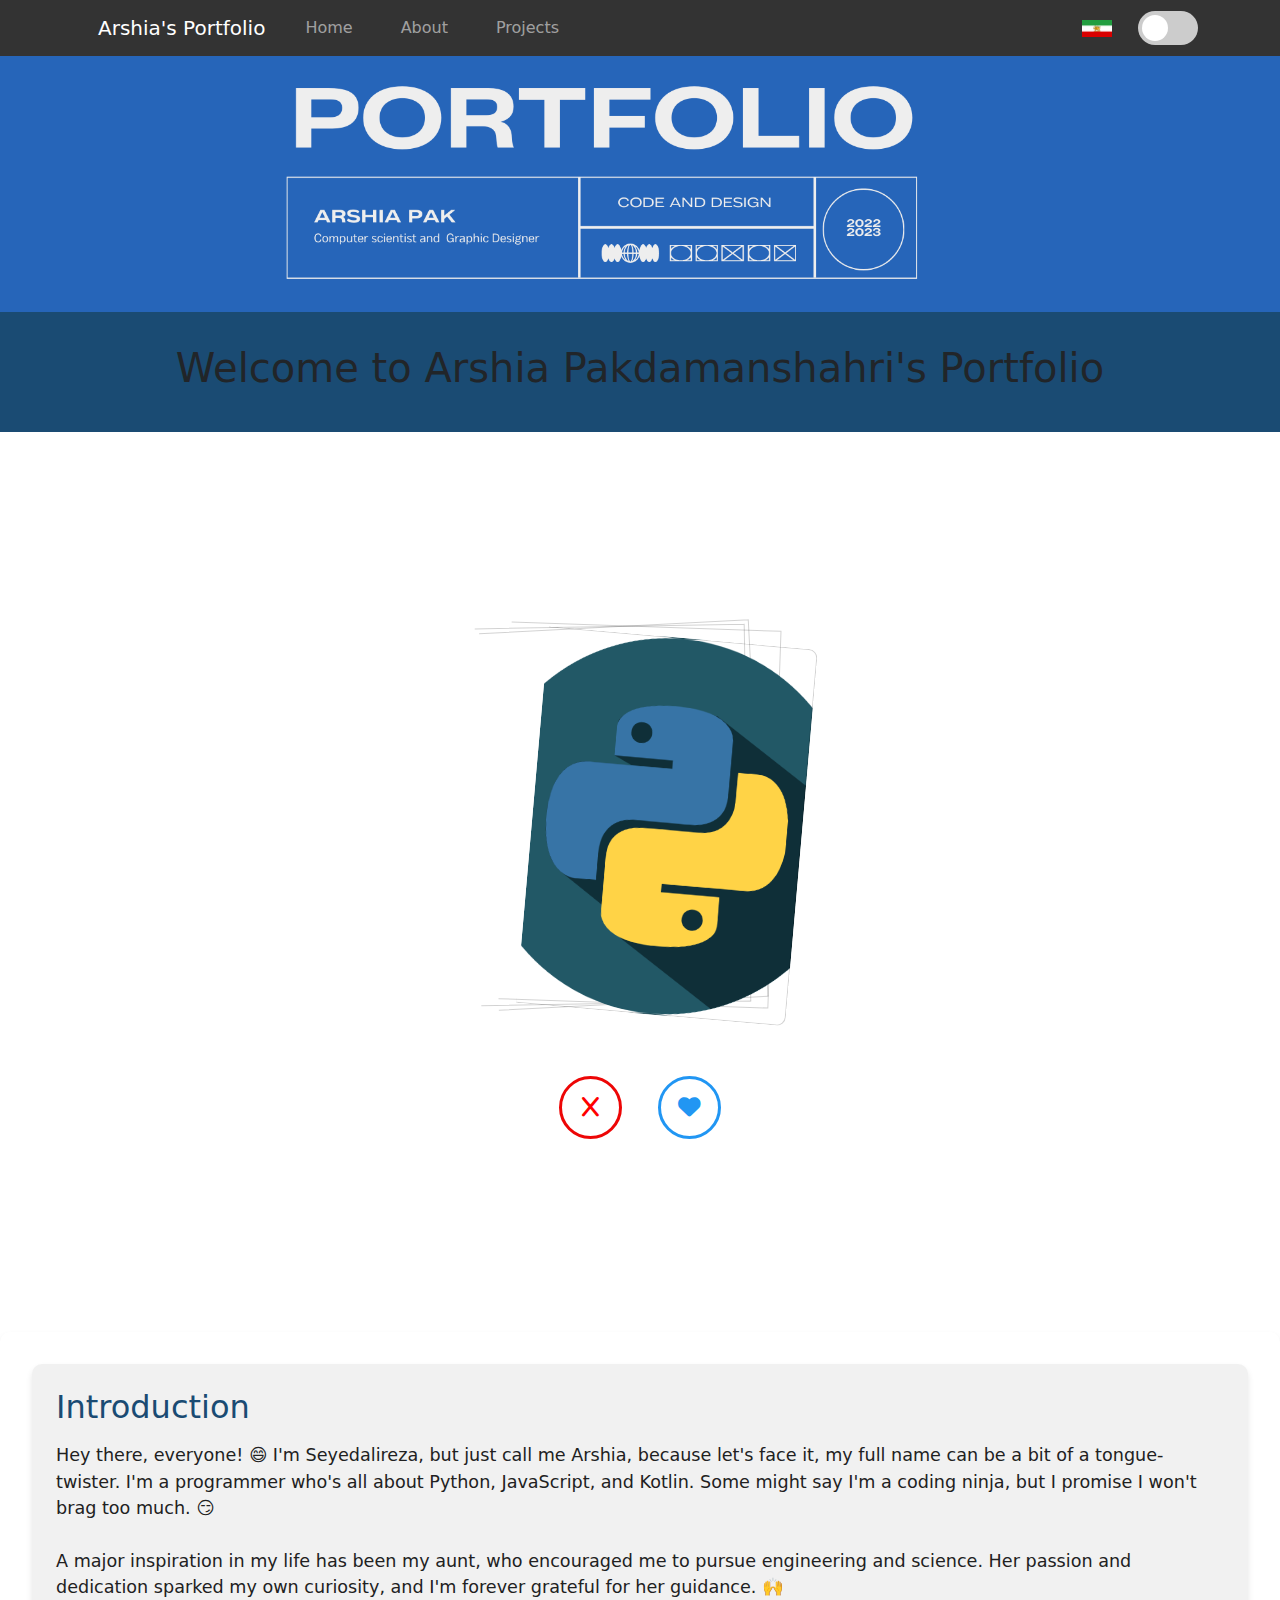
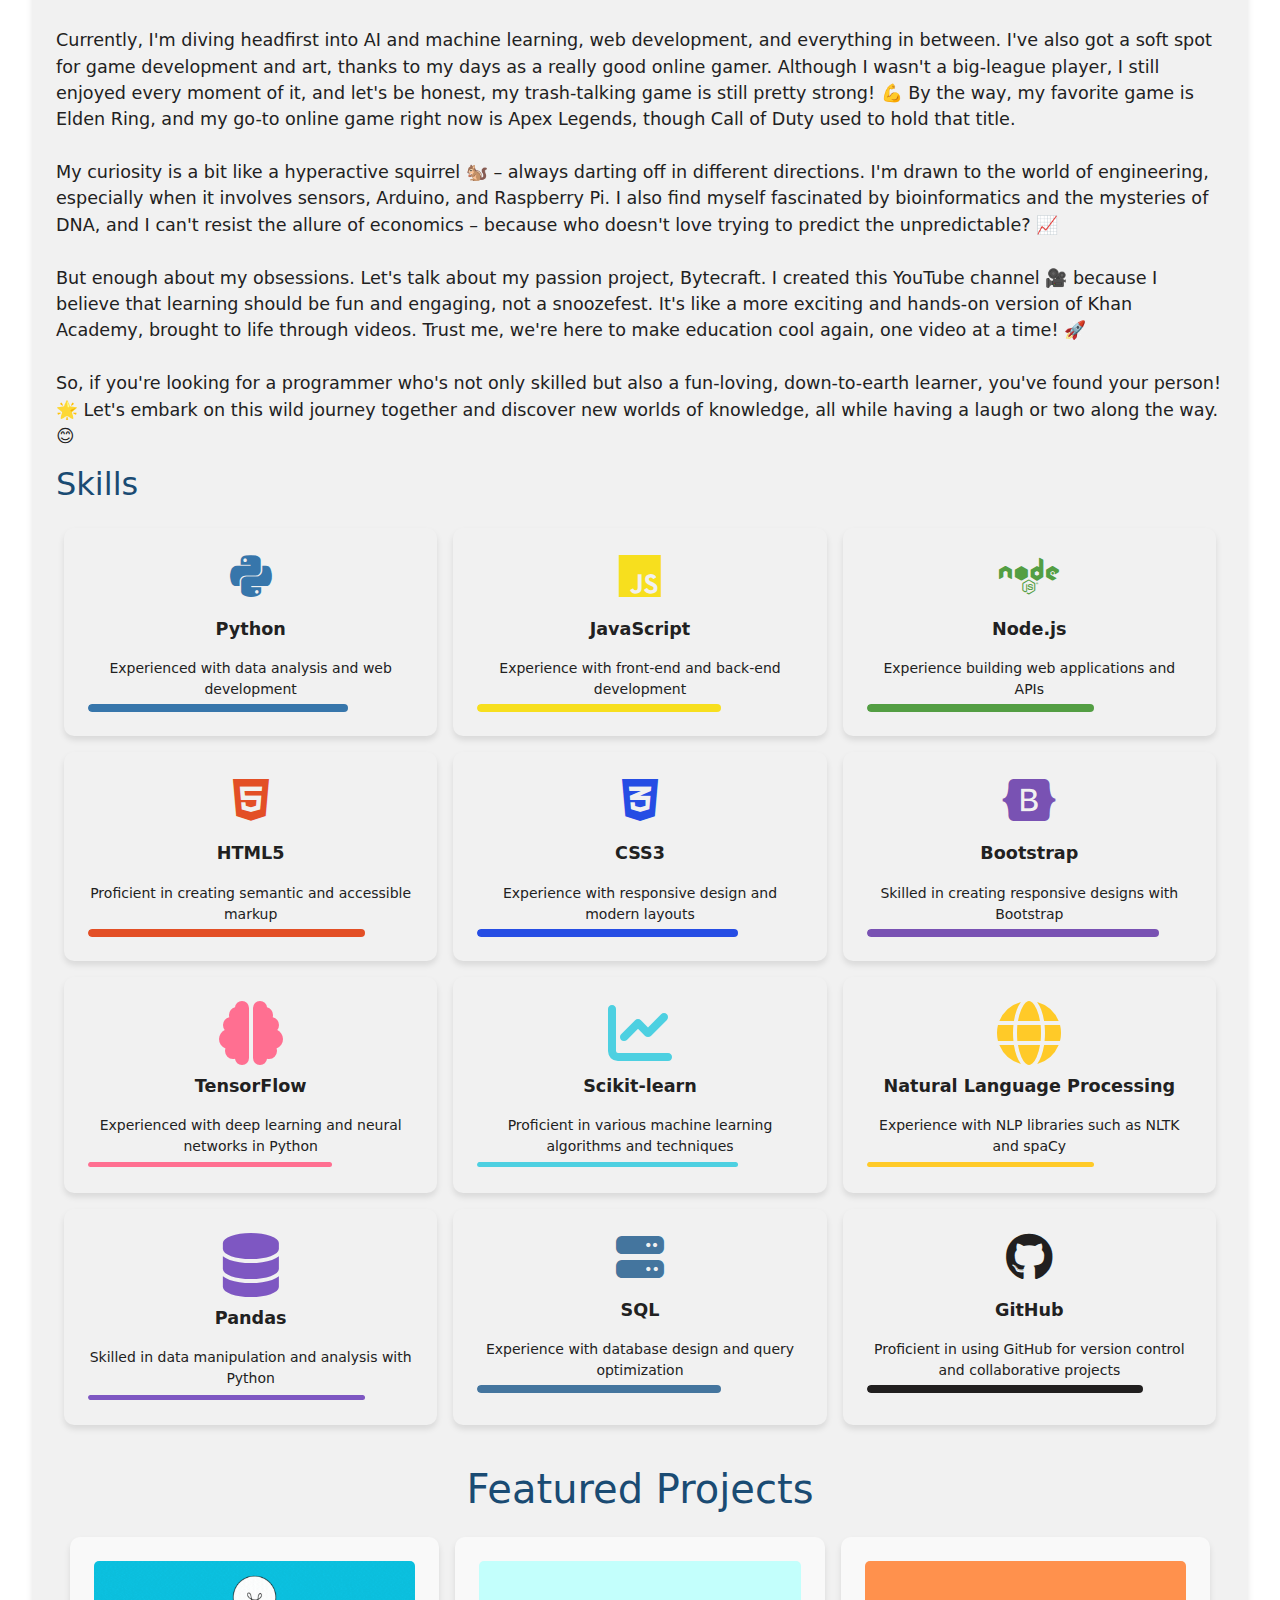
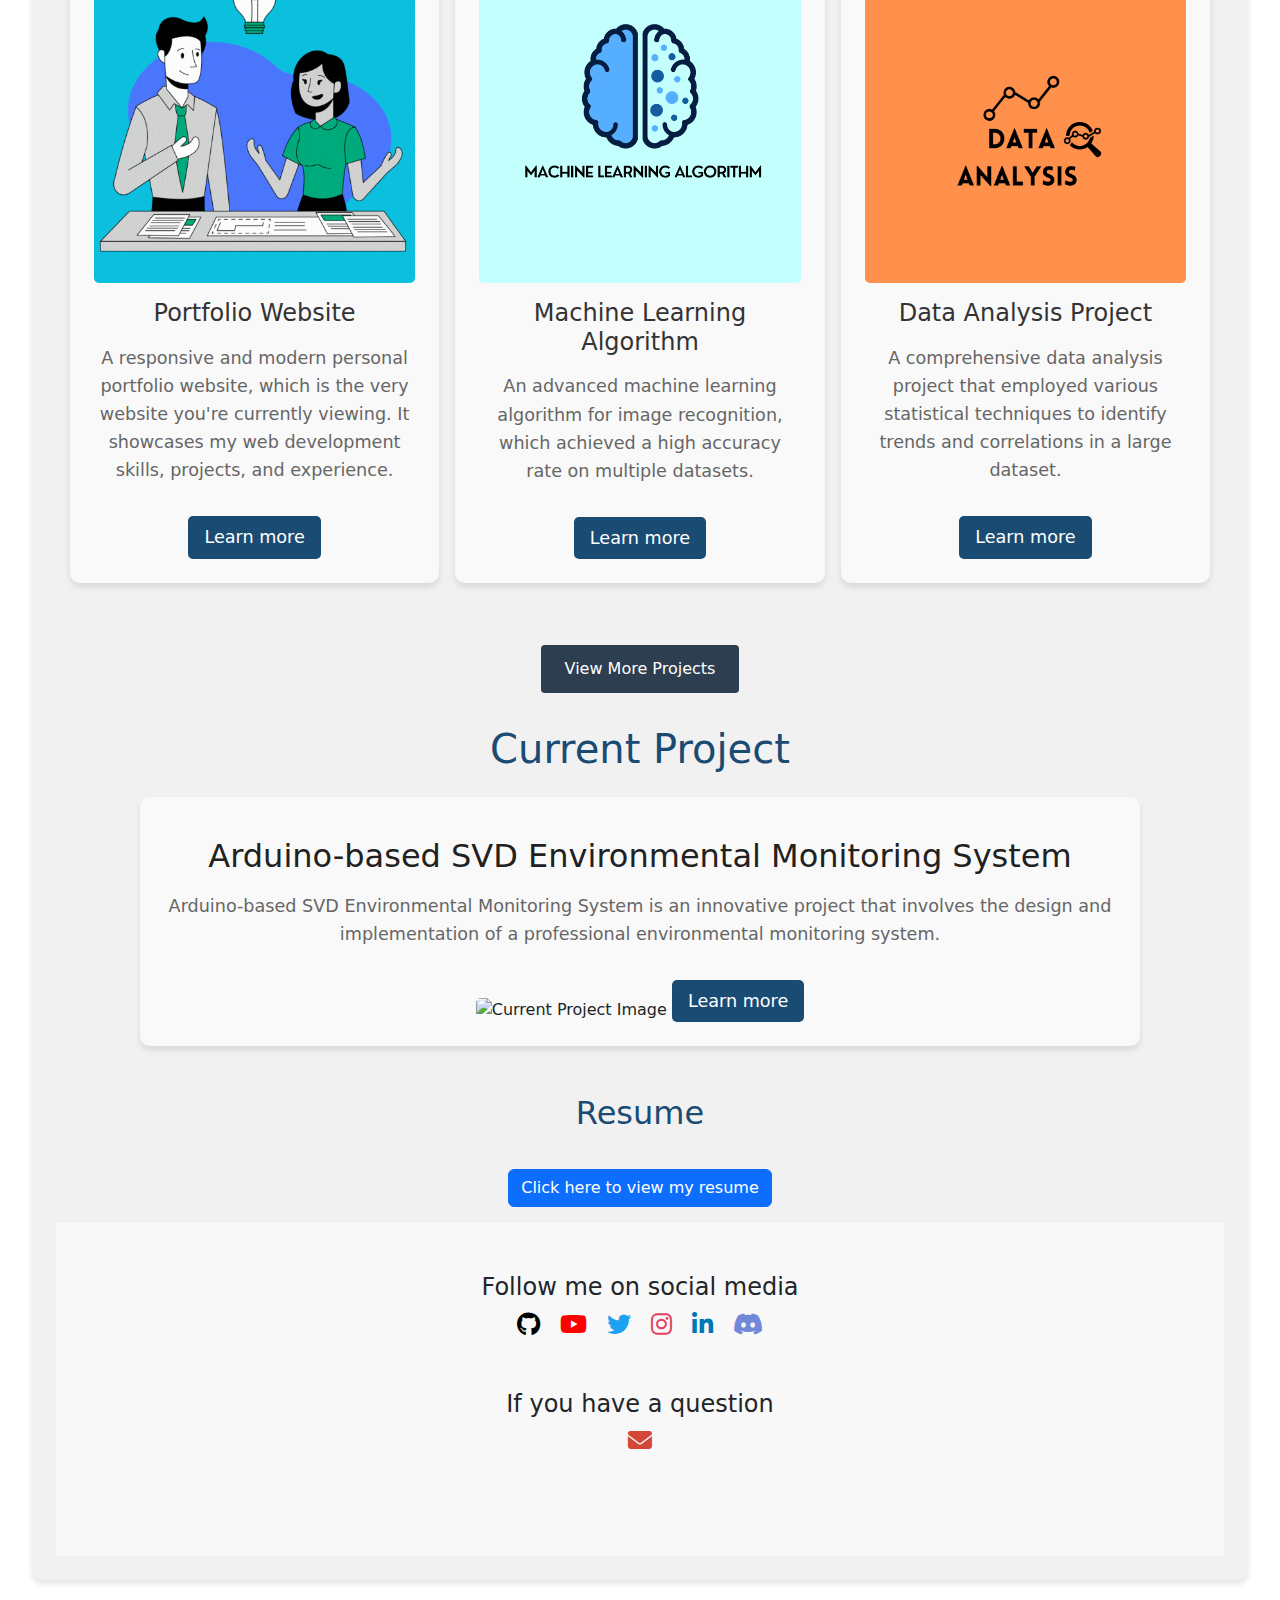
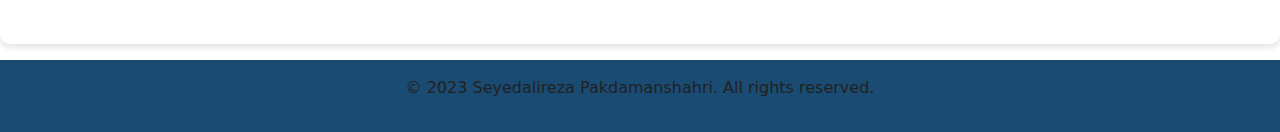
==== commit 289d833d: "fixing position" ====
--- a/index.html
+++ b/index.html
@@ -53,13 +53,15 @@
                         <img src="iran-flag.png" alt="Iranian Flag"  class="flag">
                     </li>
                 </ul>
+                
+                    <label class="switch">
+                        <input type="checkbox" id="darkModeToggle" />
+                        <span class="slider round"></span>
+                    </label>
+                
             </div>
         </div>
-        <label class="switch">
-            <input type="checkbox" id="darkModeToggle" />
-            <span class="slider round"></span>
-          </label>
-          
+        
               
     </nav>
      
--- a/css/main.css
+++ b/css/main.css
@@ -139,9 +139,11 @@
 }
 nav {
   display: flex;
-  justify-content: center;
+  justify-content: space-between;
+  align-items: center;
   background-color: var(--nav-bg-color);
-  padding: 1rem 0;
+  padding: 1rem;
+  position: relative; /* Add this line */
 }
 @media screen and (max-width: 768px) {
   nav .nav-item:last-child img {
